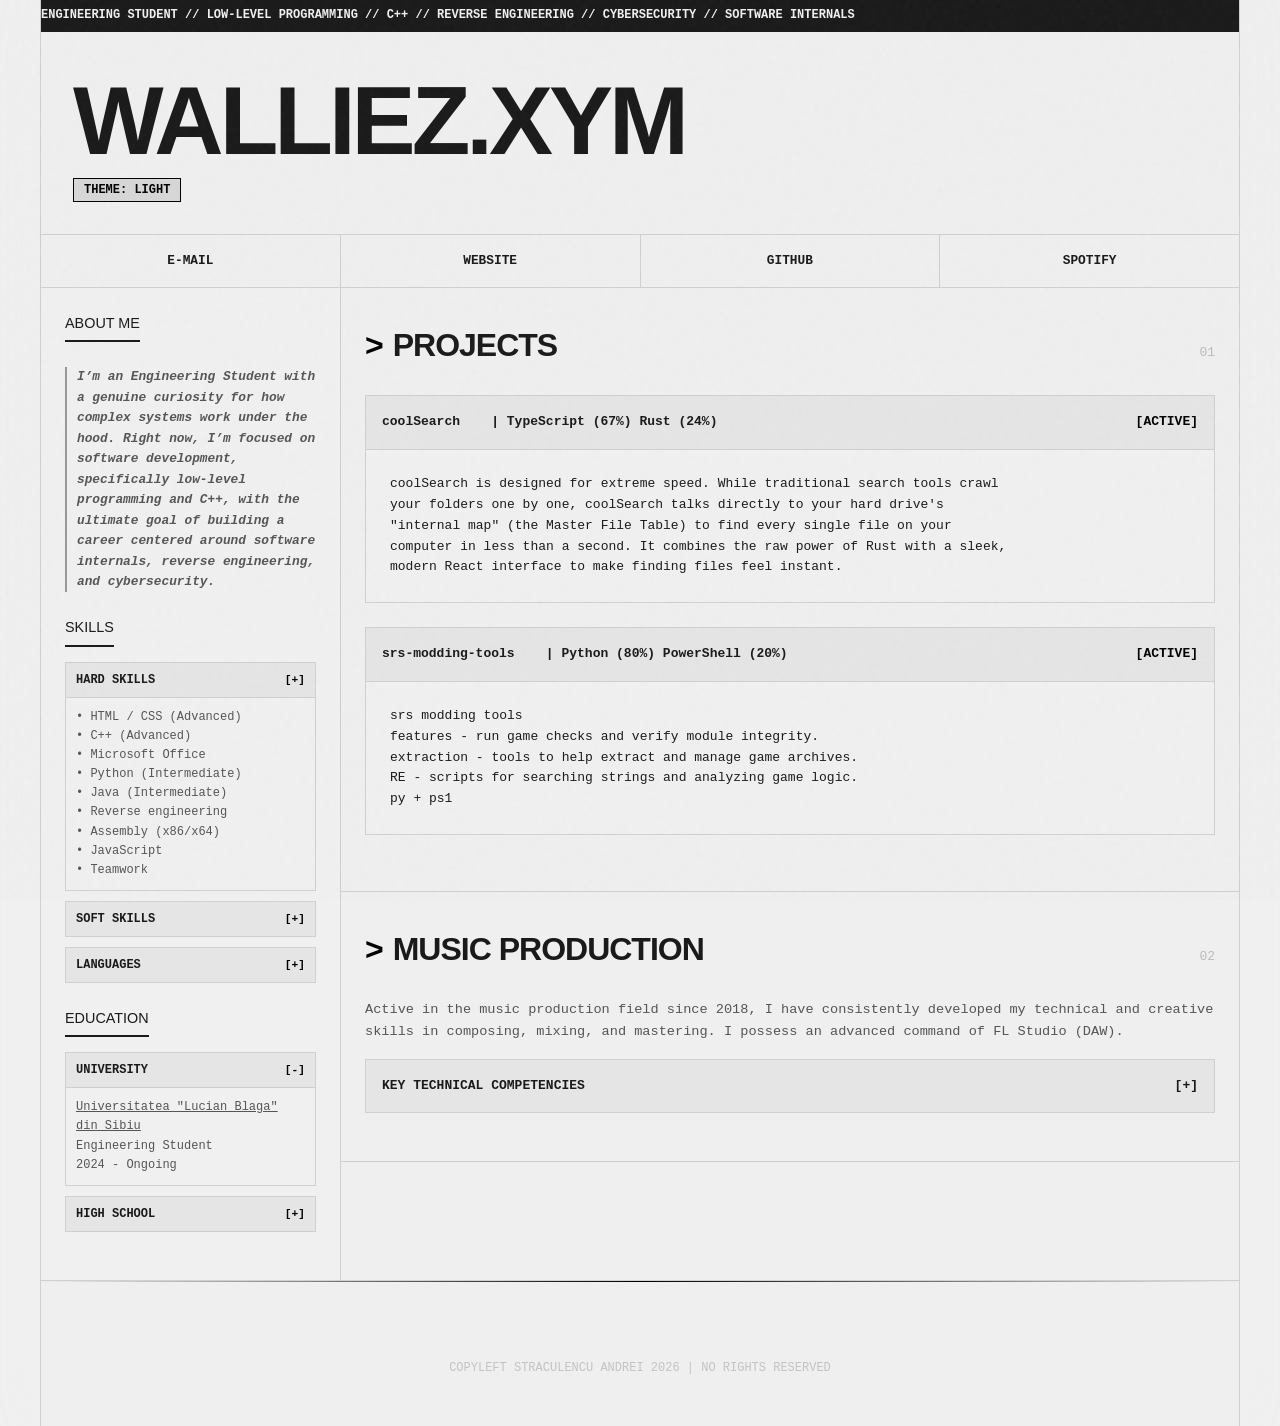
==== index.html @ c6bb53aa "feat: add languages and percentages to projects" ====
<!DOCTYPE html>
<html lang="en">

<head>
  <script>(function () { var t = localStorage.getItem('theme'); if (t) document.documentElement.setAttribute('data-theme', t); else if (window.matchMedia('(prefers-color-scheme:light)').matches) document.documentElement.setAttribute('data-theme', 'light') })()</script>
  <style>
    html {
      background: #000
    }

    [data-theme="light"] {
      background: #f0f0f0
    }
  </style>
  <link rel="stylesheet" href="./style.css">
  <meta charset="UTF-8">
  <meta name="viewport" content="width=device-width, initial-scale=1.0">
  <title>WALLIEZ.XYZ</title>
  <link rel="icon" type="image/png" href="favicon.png">
</head>

<body>
  <div class="noise"></div>
  <div class="frame">
    <div class="marquee-wrap">
      <div class="marquee-content">
        ENGINEERING STUDENT // LOW-LEVEL PROGRAMMING // C++ // REVERSE ENGINEERING // CYBERSECURITY // SOFTWARE
        INTERNALS
      </div>
    </div>

    <header class="reveal-on-scroll">
      <div>
        <h1 id="glitchText" data-text="WALLIEZ.XYZ">WALLIEZ.XYZ</h1>
        <div class="visitor-badge-wrap">
          <button id="theme-toggle" class="theme-toggle-btn" type="button" aria-label="Toggle light/dark theme">THEME:
            DARK</button>
        </div>
      </div>
    </header>

    <nav aria-label="Social and identity links" class="reveal-on-scroll">
      <a href="mailto:andrei.straculencu@yahoo.com" rel="me">E-Mail</a>
      <a href="https://x.andrei-straculencu.workers.dev/" target="_blank" rel="noopener noreferrer me">Website</a>
      <a href="https://github.com/straculencuandrei" target="_blank" rel="noopener noreferrer me">GitHub</a>
      <a href="https://open.spotify.com/artist/5lnJx9rHFKGFYTpF0TFzmK" target="_blank"
        rel="noopener noreferrer me">Spotify</a>
    </nav>

    <div class="grid-layout">
      <aside class="reveal-on-scroll">
        <div class="widget">
          <span class="widget-title">ABOUT ME</span>
          <div id="link" class="verse-link">
            <strong>
              <p class="verse-text">I’m an Engineering Student with a genuine curiosity for how complex systems work
                under the hood. Right now, I’m focused on software development, specifically low-level programming and
                C++, with the ultimate goal of building a career centered around software internals, reverse
                engineering, and cybersecurity.</p>
            </strong>
          </div>
        </div>

        <div class="widget">
          <span class="widget-title">SKILLS</span>
          <div class="crypto-item">
            <button class="crypto-header" type="button">
              <span>HARD SKILLS</span>
              <span class="crypto-toggle">[+]</span>
            </button>
            <div class="crypto-content active">
              <p style="font-size: 0.75rem; color: var(--fg-muted);">• HTML / CSS (Advanced)<br>• C++ (Advanced)<br>•
                Microsoft Office<br>• Python (Intermediate)<br>• Java (Intermediate)<br>• Reverse engineering<br>•
                Assembly (x86/x64)<br>• JavaScript<br>• Teamwork</p>
            </div>
          </div>
          <div class="crypto-item">
            <button class="crypto-header" type="button">
              <span>SOFT SKILLS</span>
              <span class="crypto-toggle">[+]</span>
            </button>
            <div class="crypto-content">
              <p style="font-size: 0.75rem; color: var(--fg-muted);">• Problem-solving<br>• Analytical skills</p>
            </div>
          </div>
          <div class="crypto-item">
            <button class="crypto-header" type="button">
              <span>LANGUAGES</span>
              <span class="crypto-toggle">[+]</span>
            </button>
            <div class="crypto-content">
              <p style="font-size: 0.75rem; color: var(--fg-muted);">• Romanian (Native)<br>• English (C1/B2)</p>
            </div>
          </div>
        </div>

        <div class="widget">
          <span class="widget-title">EDUCATION</span>
          <div class="crypto-item">
            <button class="crypto-header" type="button">
              <span>UNIVERSITY</span>
              <span class="crypto-toggle">[-]</span>
            </button>
            <div class="crypto-content active">
              <p style="font-size: 0.75rem; color: var(--fg-muted);"><a href="https://www.ulbsibiu.ro/ro/"
                  target="_blank" style="text-decoration: underline; color: inherit;">Universitatea "Lucian Blaga" din
                  Sibiu</a><br>Engineering Student<br>2024 - Ongoing</p>
            </div>
          </div>
          <div class="crypto-item">
            <button class="crypto-header" type="button">
              <span>HIGH SCHOOL</span>
              <span class="crypto-toggle">[+]</span>
            </button>
            <div class="crypto-content">
              <p style="font-size: 0.75rem; color: var(--fg-muted);">Colegiul Naţional "Nicolae Bălcescu"
                Brăila<br>Advanced Mathematics and Physics<br>2020 - 2024</p>
            </div>
          </div>
        </div>
      </aside>

      <main>
        <section id="projects" class="section-block reveal-on-scroll">
          <div class="section-head">
            <h2>PROJECTS</h2>
            <span class="section-number">01</span>
          </div>

          <a href="https://github.com/straculencuandrei/coolSearch" target="_blank" class="project-card">
            <div class="card-header">
              <span>coolSearch &nbsp;&nbsp; | TypeScript (67%) Rust (24%)</span>
              <span class="project-status">[ACTIVE]</span>
            </div>
            <div class="card-body">
              <div>
                <p class="project-desc">coolSearch is designed for extreme speed. While traditional search tools crawl
                  your folders one by one, coolSearch talks directly to your hard drive's "internal map" (the Master
                  File Table) to find every single file on your computer in less than a second. It combines the raw
                  power of Rust with a sleek, modern React interface to make finding files feel instant.</p>
              </div>
            </div>
          </a>

          <a href="https://github.com/straculencuandrei/srs-modding-tools" target="_blank" class="project-card">
            <div class="card-header">
              <span>srs-modding-tools &nbsp;&nbsp; | Python (80%) PowerShell (20%)</span>
              <span class="project-status">[ACTIVE]</span>
            </div>
            <div class="card-body">
              <div>
                <p class="project-desc">srs modding tools<br>features - run game checks and verify module integrity.<br>extraction - tools to help extract and manage game archives.<br>RE - scripts for searching strings and analyzing game logic.<br>py + ps1</p>
              </div>
            </div>
          </a>
        </section>

        <section id="music" class="section-block reveal-on-scroll">
          <div class="section-head">
            <h2>MUSIC PRODUCTION</h2>
            <span class="section-number">02</span>
          </div>
          <p style="margin-bottom: 1rem; color: var(--fg-muted); font-size: 0.85rem;">Active in the music production
            field since 2018, I have consistently developed my technical and creative skills in composing, mixing, and
            mastering. I possess an advanced command of FL Studio (DAW).</p>

          <details>
            <summary>Key Technical Competencies</summary>
            <div class="details-content">
              <p>• <b>Advanced VST Manipulation:</b> Deep understanding of signal processing, synthesis, and sound
                design using industry-standard plugins.<br>
                • <b>Mixing & Mastering:</b> Proficient in balancing frequency spectrums, dynamic range processing, and
                spatial enhancement to achieve professional-grade loudness and clarity.<br>
                • <b>Workflow Optimization:</b> Expertise in automation, MIDI routing, and creative sampling techniques
                within a digital environment.</p>
            </div>
          </details>
        </section>
      </main>
    </div>

    <footer class="reveal-on-scroll">
      <p class="footer-text">
        COPYLEFT STRACULENCU ANDREI 2026 | NO RIGHTS RESERVED
      </p>
    </footer>
  </div>
  <script src="./script.js"></script>
</body>

</html>
---- style.css ----
@import url('https://fonts.coollabs.io/css2?family=IBM+Plex+Mono:wght@400;700&display=swap');

* { margin: 0; padding: 0; box-sizing: border-box; cursor: crosshair; }

:root {
    --bg: #000000;
    --bg-hover: #0a0a0a;
    --bg-subtle: #0f0f0f;
    --fg: #e0e0e0;
    --fg-bright: #ffffff;
    --fg-muted: #bbbbbb;
    --fg-dim: #666666;
    --border: #1a1a1a;
    --border-light: #2a2a2a;
    --border-mid: #444444;
    --grid-dim: #050505;
    --frame-bg: rgba(0, 0, 0, 0.8);
    --font-mono: 'IBM Plex Mono', 'Courier New', Courier, monospace;
    --font-sans: 'Arial Black', 'Helvetica Neue', sans-serif;
    --accent: #ffffff;
    --accent-dim: rgba(255, 255, 255, 0.1);
    --glitch-color-1: #00f2ffff;
    --glitch-color-2: #ff00c3;
}

[data-theme="light"] {
    --bg: #f0f0f0;
    --bg-hover: #e0e0e0;
    --bg-subtle: #e8e8e8;
    --fg: #1a1a1a;
    --fg-bright: #000000;
    --fg-muted: #555555;
    --fg-dim: #999999;
    --border: #d0d0d0;
    --border-light: #bbbbbb;
    --border-mid: #999999;
    --grid-dim: #e5e5e5;
    --frame-bg: rgba(240, 240, 240, 0.9);
    --accent: #000000;
    --accent-dim: rgba(0, 0, 0, 0.1);
    --glitch-color-1: #0066ff;
    --glitch-color-2: #cc0066;
}

@media (prefers-color-scheme: light) {
    :root:not([data-theme="dark"]) {
        --bg: #f0f0f0;
        --bg-hover: #e0e0e0;
        --bg-subtle: #e8e8e8;
        --fg: #1a1a1a;
        --fg-bright: #000000;
        --fg-muted: #555555;
        --fg-dim: #999999;
        --border: #d0d0d0;
        --border-light: #bbbbbb;
        --border-mid: #999999;
        --grid-dim: #e5e5e5;
        --frame-bg: rgba(240, 240, 240, 0.9);
        --accent: #000000;
        --accent-dim: rgba(0, 0, 0, 0.1);
        --glitch-color-1: #0066ff;
        --glitch-color-2: #cc0066;
    }
}

html { scroll-behavior: smooth; }

body {
    background-color: var(--bg);
    color: var(--fg);
    font-family: var(--font-mono);
    overflow-x: hidden;
    font-size: 13px;
    line-height: 1.6;
    -webkit-font-smoothing: none;
    min-height: 100vh;
}

::selection { background: var(--accent); color: var(--bg); text-shadow: none; }
a { color: inherit; text-decoration: none; transition: all 0.2s ease; position: relative; display: inline-block; }

.noise {
    position: fixed; top: 0; left: 0; width: 100%; height: 100%;
    pointer-events: none; z-index: 998; opacity: 0.03;
    background: url('data:image/svg+xml;utf8,%3Csvg viewBox="0 0 200 200" xmlns="http://www.w3.org/2000/svg"%3E%3Cfilter id="noiseFilter"%3E%3CfeTurbulence type="fractalNoise" baseFrequency="0.8" numOctaves="3" stitchTiles="stitch"/%3E%3C/filter%3E%3Crect width="100%25" height="100%25" filter="url(%23noiseFilter)"/%3E%3C/svg%3E');
}

.reveal-on-scroll {
    opacity: 0;
    transform: translateY(20px);
    transition: opacity 0.6s cubic-bezier(0.165, 0.84, 0.44, 1), transform 0.6s cubic-bezier(0.165, 0.84, 0.44, 1);
}
.reveal-on-scroll.is-visible {
    opacity: 1;
    transform: translateY(0);
}

.highlightable {
    background: var(--bg-subtle);
    padding: 4px 8px;
    border: 1px dashed var(--border-mid);
    color: var(--accent);
    font-weight: bold;
    cursor: copy;
    position: relative;
    transition: all 0.2s;
    display: inline-block;
}
.highlightable:hover {
    background: var(--accent-dim);
    border-color: var(--accent);
    box-shadow: 0 0 10px var(--accent-dim);
}
.highlightable:active { transform: scale(0.98); }

.copy-feedback {
    position: absolute; top: -25px; left: 50%; transform: translateX(-50%);
    background: var(--accent); color: var(--bg); font-size: 0.7rem;
    padding: 2px 6px; opacity: 0; pointer-events: none;
    transition: opacity 0.2s; font-weight: bold; white-space: nowrap;
}
.highlightable.copied .copy-feedback { opacity: 1; }

.frame {
    max-width: 1200px; margin: 0 auto;
    border-left: 1px solid var(--border);
    border-right: 1px solid var(--border);
    min-height: 100vh; display: flex; flex-direction: column;
    position: relative; z-index: 1;
    background: var(--frame-bg);
    box-shadow: 0 0 50px var(--frame-bg);
}

.marquee-wrap {
    border-bottom: 1px solid var(--fg);
    background: var(--fg); color: var(--bg);
    overflow: hidden; white-space: nowrap;
    padding: 6px 0; font-weight: bold; font-size: 0.75rem;
    text-transform: uppercase;
    user-select: none;
    cursor: pointer;
}
.marquee-content {
    display: inline-block;
    animation: marquee 30s linear infinite;
}
.marquee-wrap:hover .marquee-content { animation-play-state: paused; }
@keyframes marquee { 0% { transform: translateX(0); } 100% { transform: translateX(-50%); } }

header {
    padding: 3rem 2rem 2rem;
    border-bottom: 1px solid var(--border);
    display: grid;
    grid-template-columns: 1fr auto;
    align-items: flex-end;
    gap: 1rem;
}
h1 {
    font-family: var(--font-sans);
    font-size: clamp(2rem, 8vw, 6rem);
    text-transform: uppercase;
    letter-spacing: -4px;
    line-height: 0.85;
    margin-bottom: 1rem;
    position: relative;
}

h1:hover {
    animation: glitch-skew 0.3s cubic-bezier(0.25, 0.46, 0.45, 0.94) both infinite;
    color: var(--fg);
}
h1:hover::before, h1:hover::after {
    content: attr(data-text);
    position: absolute; top: 0; left: 0; width: 100%; height: 100%;
}
h1:hover::before {
    left: 2px; text-shadow: -1px 0 var(--glitch-color-2); clip: rect(44px, 450px, 56px, 0);
    animation: glitch-anim 5s infinite linear alternate-reverse;
}
h1:hover::after {
    left: -2px; text-shadow: -1px 0 var(--glitch-color-1); clip: rect(44px, 450px, 56px, 0);
    animation: glitch-anim2 5s infinite linear alternate-reverse;
}

@keyframes glitch-anim {
    0% { clip: rect(16px, 9999px, 93px, 0); }
    20% { clip: rect(88px, 9999px, 12px, 0); }
    40% { clip: rect(6px, 9999px, 82px, 0); }
    60% { clip: rect(47px, 9999px, 66px, 0); }
    80% { clip: rect(2px, 9999px, 36px, 0); }
    100% { clip: rect(63px, 9999px, 5px, 0); }
}
@keyframes glitch-anim2 {
    0% { clip: rect(64px, 9999px, 12px, 0); }
    20% { clip: rect(8px, 9999px, 93px, 0); }
    40% { clip: rect(75px, 9999px, 25px, 0); }
    60% { clip: rect(31px, 9999px, 57px, 0); }
    80% { clip: rect(92px, 9999px, 6px, 0); }
    100% { clip: rect(15px, 9999px, 71px, 0); }
}

nav { border-bottom: 1px solid var(--border); display: flex; flex-wrap: wrap; }
nav a {
    flex: 1; text-align: center; padding: 1rem;
    border-right: 1px solid var(--border);
    text-transform: uppercase; font-weight: bold; font-size: 0.8rem; min-width: 100px;
    overflow: hidden;
}
nav a:last-child { border-right: none; }

nav a::before {
    content: ''; position: absolute; top: 0; left: 0; width: 100%; height: 100%;
    background: var(--fg);
    transform: translateY(100%);
    transition: transform 0.2s cubic-bezier(0.4, 0, 0.2, 1);
    z-index: -1;
}
nav a:hover { color: var(--bg); }
nav a:hover::before { transform: translateY(0); }

.grid-layout { display: grid; grid-template-columns: 300px 1fr; }


aside { border-right: 1px solid var(--border); padding: 1.5rem; background: var(--bg); }
.widget { margin-bottom: 1.5rem; }
.widget-title {
    font-family: var(--font-sans); font-size: 0.9rem;
    border-bottom: 2px solid var(--fg); padding-bottom: 5px;
    margin-bottom: 15px; display: inline-block;
}

.server-item { margin-bottom: 5px; border: 1px solid var(--border); padding: 5px 7px; font-size: 0.68rem; font-family: var(--font-mono); }
.server-item:last-child { margin-bottom: 0; }
.server-row1 { display: flex; align-items: center; gap: 5px; margin-bottom: 3px; }
.server-row2 { display: flex; gap: 7px; color: var(--fg-dim); }
.server-row2 b { color: var(--fg); }
.server-dot { width: 6px; height: 6px; border-radius: 50%; display: inline-block; flex-shrink: 0; }
.server-dot.up { background: #4caf50; }
.server-dot.down { background: #f44336; }
.server-name { font-weight: bold; flex: 1; }
.server-up { color: var(--fg-dim); margin-left: auto; }

.webring-sidebar a { margin-right: 5px; }
.webring-sidebar a:hover { background-color: var(--fg); color: var(--bg); box-shadow: 4px 4px 0 var(--accent); }

.crypto-item {
    background: var(--bg);
    border: 1px solid var(--border);
    margin-bottom: 10px;
    transition: border-color 0.2s;
}
.crypto-item:hover { border-color: var(--border-light); }

.crypto-header {
    padding: 10px;
    cursor: pointer;
    display: flex;
    justify-content: space-between;
    align-items: center;
    font-weight: bold;
    font-size: 0.75rem;
    background: var(--grid-dim);
    border: none;
    color: var(--fg);
    width: 100%;
    font-family: var(--font-mono);
    appearance: none;
}
.crypto-header:hover { background: var(--bg-hover); }

.crypto-toggle {
    color: var(--accent);
    font-size: 0.7rem;
}

.crypto-content {
    display: none;
    padding: 10px;
    border-top: 1px solid var(--border);
}

.crypto-content.active {
    display: block;
    animation: slideDown 0.2s ease-out;
}

.crypto-actions {
    display: flex;
    gap: 5px;
    margin-top: 8px;
}

.crypto-btn {
    flex: 1;
    padding: 6px;
    background: var(--bg-hover);
    border: 1px solid var(--border);
    color: var(--accent);
    font-size: 0.65rem;
    cursor: pointer;
    font-family: var(--font-mono);
    transition: all 0.2s;
    text-align: center;
}
.crypto-btn:hover {
    background: var(--accent-dim);
    border-color: var(--accent);
}

.crypto-address-display {
    font-size: 0.65rem;
    word-break: break-all;
    padding: 6px;
    background: var(--bg);
    border: 1px solid var(--border);
    color: var(--fg-muted);
    line-height: 1.4;
}

.qr-container {
    margin-top: 10px;
    text-align: center;
    display: none;
    width: 100%;
    min-width: 0;
}
.qr-container.active {
    display: flex;
    flex-direction: column;
    align-items: center;
}
.qr-container canvas,
.qr-container img {
    max-width: 100%;
    width: 100%;
    height: auto !important;
    border: 2px solid var(--border);
}

main { padding: 0; }
.section-block { padding: 2rem 1.5rem; border-bottom: 1px solid var(--border); }
.section-head { display: flex; justify-content: space-between; align-items: baseline; margin-bottom: 1.5rem; }
h2 {
    font-family: var(--font-sans); font-size: 2rem;
    text-transform: uppercase; letter-spacing: -1px;
    display: flex; align-items: center; gap: 10px;
}
h2::before { content: '>' / ''; color: var(--accent); animation: blink 1s infinite; }
@keyframes blink { 50% { opacity: 0; } }

.project-card {
    display: block;
    border: 1px solid var(--border);
    margin-bottom: 1.5rem;
    position: relative;
    background: var(--bg);
    transition: transform 0.3s ease, border-color 0.3s ease;
    overflow: hidden;
}

.project-card::before {
    content: ''; position: absolute; top: 0; left: 0; width: 4px; height: 0;
    background: var(--accent); transition: height 0.3s ease;
}
.project-card:hover::before { height: 100%; }

.project-card:hover {
    border-color: var(--fg);
    transform: translateX(5px);
    box-shadow: -5px 5px 0 var(--accent-dim);
}

.card-header {
    padding: 1rem; border-bottom: 1px solid var(--border);
    display: flex; justify-content: space-between; font-weight: bold;
    background: var(--grid-dim);
    transition: background 0.3s;
}
.project-card:hover .card-header { background: var(--bg-hover); color: var(--accent); }

.card-body { padding: 1.5rem; display: grid; grid-template-columns: 1fr 150px; gap: 2rem; }

details {
    margin-bottom: 1rem;
    border: 1px solid var(--border);
    background: var(--bg);
    overflow: hidden;
    transition: border-color 0.3s;
}
details:hover { border-color: var(--border-light); }

summary {
    padding: 1rem; cursor: pointer; font-weight: bold;
    text-transform: uppercase; list-style: none; position: relative;
    transition: background 0.2s;
    background: var(--grid-dim);
}
summary:hover { background: var(--bg-hover); color: var(--accent); }
summary::after { content: '[+]'; position: absolute; right: 1rem; font-family: var(--font-mono); }
details[open] summary::after { content: '[-]'; color: var(--accent); }

details[open] summary { border-bottom: 1px solid var(--border); background: var(--bg-hover); }

details[open] .details-content {
    animation: slideDown 0.3s ease-out forwards;
}
@keyframes slideDown {
    from { opacity: 0; transform: translateY(-10px); }
    to { opacity: 1; transform: translateY(0); }
}

.details-content { padding: 1.5rem; font-size: 0.9rem; color: var(--fg-muted); }
.details-content a { text-decoration: underline; text-underline-offset: 4px; color: var(--fg-bright); }
.details-content a:hover { color: var(--accent); text-decoration-style: wavy; }

ul.resource-list { list-style: none; padding-left: 0; }
ul.resource-list li {
    margin-bottom: 10px; padding-left: 20px; position: relative;
    transition: transform 0.2s;
}
ul.resource-list li::before {
    content: '□'; position: absolute; left: 0; color: var(--border-light); font-size: 0.8em; top: 2px;
}
ul.resource-list li:hover::before { content: '■'; color: var(--accent); }
ul.resource-list li:hover { transform: translateX(5px); color: var(--fg-bright); }
ul.resource-list a { font-weight: bold; border-bottom: 1px solid transparent; }
ul.resource-list a:hover { border-bottom-color: var(--accent); }

.badge-grid { display: flex; flex-wrap: wrap; gap: 10px; margin-top: 20px; justify-content: center; }
.badge-grid a { display: block; transition: transform 0.3s cubic-bezier(0.175, 0.885, 0.32, 1.275); }
.badge-grid img { opacity: 0.7; display: block; border: 1px solid transparent; image-rendering: pixelated; }

.badge-grid a:hover {
    transform: translateY(-5px) scale(1.05);
    z-index: 10;
}
.badge-grid a:hover img { opacity: 1; border-color: var(--accent); box-shadow: 0 5px 15px var(--accent-dim); }

footer { padding: 3rem 2rem; text-align: center; border-top: 1px solid var(--border); font-size: 0.75rem; color: var(--fg-dim); position: relative; overflow: hidden; }
footer::before {
    content: ''; position: absolute; top: 0; left: 0; width: 100%; height: 1px;
    background: linear-gradient(90deg, transparent, var(--accent), transparent);
    animation: scanLineFooter 4s linear infinite;
}
@keyframes scanLineFooter { 0% { transform: translateX(-100%); } 100% { transform: translateX(100%); } }

select {
    background: var(--bg); color: var(--fg); border: 1px solid var(--border-mid);
    padding: 8px; font-family: inherit; width: 100%; cursor: pointer;
    transition: box-shadow 0.2s;
}
select:focus { outline: none; border-color: var(--accent); box-shadow: 0 0 10px var(--accent-dim); }

/* Now Playing Widget */
#now-playing {
    display: flex;
    flex-direction: column;
    gap: 2px;
}

.player-art-container {
    position: relative;
    width: 100%;
    max-width: 300px;
    margin-bottom: 8px;
    overflow: visible;
}

.player-art {
    display: block;
    width: 100%;
    object-fit: cover;
    transition: opacity 0.6s ease;
}

.player-art-old {
    position: absolute;
    top: 0;
    left: 0;
    width: 100%;
    height: 100%;
    object-fit: cover;
    pointer-events: none;
    transition: opacity 0.6s ease;
}

.player-track,
.player-artist,
.player-album,
.player-time {
    display: block;
    opacity: 0;
    transform: translateX(-10px);
    transition: opacity 0.35s ease, transform 0.35s ease, color 0.3s ease;
}

.player-track {
    font-weight: bold;
    font-size: 0.9rem;
    color: var(--fg-bright);
}

.player-artist {
    font-size: 0.8rem;
}

.player-album {
    font-size: 0.75rem;
    color: var(--fg-dim);
}

.player-time {
    font-size: 0.75rem;
    color: var(--fg-dim);
}

.player-track.fade-in,
.player-artist.fade-in,
.player-album.fade-in,
.player-time.fade-in {
    opacity: 1;
    transform: translateX(0);
}

.player-track.fade-out,
.player-artist.fade-out,
.player-album.fade-out,
.player-time.fade-out {
    opacity: 0;
    transform: translateX(10px);
}

.player-bottom {
    display: flex;
    align-items: center;
    gap: 0.5rem;
    margin-top: 2px;
}

.play-btn {
    cursor: pointer;
    display: none;
    opacity: 0;
    font-family: var(--font-mono);
    font-size: 0.7rem;
    background: none;
    border: none;
    color: var(--fg-dim);
    padding: 0;
    transition: opacity 0.4s cubic-bezier(0.4, 0, 0.2, 1) 0.2s,
                color 0.2s ease;
}

.play-btn.visible {
    display: inline-block;
    opacity: 1;
}

.play-btn:hover {
    color: var(--accent);
}

.skeleton .player-track { width: 80%; height: 1em; margin-bottom: 6px; }
.skeleton .player-artist { width: 60%; height: 0.9em; margin-bottom: 6px; }
.skeleton .player-album { width: 40%; height: 0.8em; }
.skeleton .play-btn { display: none !important; }

@keyframes shimmer {
    0% { background-position: 200% 0; }
    100% { background-position: -200% 0; }
}

/* Smooth metadata crossfade */
@keyframes fadeOut {
    from {
        opacity: 1;
        transform: translateX(0);
    }
    to {
        opacity: 0;
        transform: translateX(10px);
    }
}

@keyframes fadeIn {
    from {
        opacity: 0;
        transform: translateX(-10px);
    }
    to {
        opacity: 1;
        transform: translateX(0);
    }
}

.chatbox-container {
    margin-top: 10px;
}

.chat-messages {
    max-height: 180px;
    overflow-y: auto;
    border: 1px solid var(--border);
    background: var(--bg);
    padding: 8px;
    margin-bottom: 8px;
    font-size: 0.7rem;
}

.chat-messages::-webkit-scrollbar {
    width: 4px;
}

.chat-messages::-webkit-scrollbar-track {
    background: var(--bg);
}

.chat-messages::-webkit-scrollbar-thumb {
    background: var(--border-light);
    border-radius: 0;
}

.chat-messages::-webkit-scrollbar-thumb:hover {
    background: var(--accent);
}

.chat-message {
    margin-bottom: 8px;
    padding-bottom: 8px;
    border-bottom: 1px solid var(--border);
    animation: slideDown 0.3s ease-out;
}

.chat-message:last-child {
    border-bottom: none;
    margin-bottom: 0;
    padding-bottom: 0;
}

.chat-header {
    display: flex;
    align-items: center;
    gap: 6px;
    margin-bottom: 4px;
}

.chat-avatar {
    width: 16px;
    height: 16px;
    border: 1px solid var(--border);
    image-rendering: pixelated;
    flex-shrink: 0;
}

.chat-name {
    font-weight: bold;
    color: var(--accent);
    font-size: 0.65rem;
}

.chat-time {
    font-size: 0.6rem;
    color: var(--fg-dim);
    margin-left: auto;
    flex-shrink: 0;
}

.chat-text {
    color: var(--fg-muted);
    line-height: 1.3;
    word-wrap: break-word;
    font-size: 0.65rem;
}

.chat-contact {
    margin-top: 3px;
    font-size: 0.6rem;
}

.chat-contact a {
    color: var(--fg-dim);
    text-decoration: underline;
    text-underline-offset: 2px;
}

.chat-contact a:hover {
    color: var(--accent);
}

.chat-form {
    display: flex;
    flex-direction: column;
    gap: 6px;
}

.chat-form input,
.chat-form textarea {
    background: var(--bg);
    border: 1px solid var(--border);
    color: var(--fg);
    padding: 6px;
    font-family: var(--font-mono);
    font-size: 0.65rem;
    transition: border-color 0.2s;
}

.chat-form input:focus,
.chat-form textarea:focus {
    outline: none;
    border-color: var(--accent);
    box-shadow: 0 0 10px var(--accent-dim);
}

.chat-form textarea {
    resize: vertical;
    min-height: 40px;
    max-height: 100px;
    line-height: 1.3;
}

.chat-form button {
    width: 100%;
    padding: 6px;
    font-size: 0.65rem;
}

.chat-loading {
    text-align: center;
    color: var(--fg-dim);
    padding: 15px;
    font-size: 0.65rem;
}

.chat-error {
    color: #ff4444;
    padding: 8px;
    border: 1px solid #ff4444;
    background: rgba(255, 68, 68, 0.1);
    font-size: 0.65rem;
    margin-bottom: 8px;
}

.chat-empty {
    text-align: center;
    color: var(--fg-dim);
    padding: 15px;
    font-size: 0.65rem;
    font-style: italic;
}

/* Focus indicators */
:focus-visible {
    outline: 2px solid var(--accent);
    outline-offset: 2px;
}
select:focus-visible {
    outline: 2px solid var(--accent);
    outline-offset: 0;
}

/* Utility classes */
.visitor-badge-wrap {
    display: flex;
    gap: 10px;
    flex-wrap: wrap;
    align-items: center;
}

.visitor-badge {
    border: 1px solid var(--accent);
    padding: 4px 10px;
    font-size: 0.75rem;
    font-weight: bold;
    background: var(--accent-dim);
}

.loading-blink {
    animation: blink 0.5s infinite alternate;
}

.verse-link {
    display: block;
    margin-top: 10px;
}

.verse-text {
    font-size: 0.8rem;
    font-style: italic;
    margin-bottom: 5px;
    color: var(--fg-muted);
    border-left: 2px solid var(--border-mid);
    padding-left: 10px;
}

.verse-ref {
    font-size: 0.7rem;
    text-align: right;
    font-weight: bold;
    color: var(--accent);
}

.section-number {
    color: var(--border-light);
}

.project-status {
    color: var(--accent);
}

.dropdown-label {
    color: var(--fg-dim);
    font-size: 0.8rem;
}

.footer-text {
    margin-top: 30px;
    font-family: var(--font-mono);
    opacity: 0.5;
}

.theme-toggle-btn {
    cursor: pointer;
    font-family: var(--font-mono);
    font-size: 0.75rem;
    font-weight: bold;
    background: var(--accent-dim);
    border: 1px solid var(--accent);
    color: var(--accent);
    padding: 4px 10px;
    transition: background 0.2s, color 0.2s;
    text-transform: uppercase;
}
.theme-toggle-btn:hover {
    background: var(--accent);
    color: var(--bg);
}

/* Music History - Recent Scrobbles */

.mh-more-link {
    display: inline-block;
    font-style: italic;
    font-size: 0.85em;
    font-weight: bold;
    color: var(--fg);
    text-decoration: none;
    margin-left: 0.5em;
    letter-spacing: 0.5px;
    transition: color 0.2s, transform 0.15s ease-out;
    transform-style: preserve-3d;
    will-change: transform;
}
.mh-more-link, .mh-more-link:hover, .mh-more-link:visited {
    text-decoration: none;
}
.mh-more-link:hover {
    color: var(--accent);
}

.mh-panel {
    min-height: 80vh;
}

.mh-header {
    display: flex;
    justify-content: space-between;
    align-items: center;
    padding: 0.75rem 1.5rem;
    border-bottom: 1px solid var(--border);
}

.mh-title {
    font-family: var(--font-mono);
    font-size: 0.75rem;
    font-weight: bold;
    color: var(--fg-dim);
    text-transform: uppercase;
    letter-spacing: 1px;
}

.mh-header-right {
    display: flex;
    align-items: center;
    gap: 1rem;
}

.mh-pagination {
    display: flex;
    align-items: center;
    gap: 0.75rem;
}

.mh-close-btn {
    background: none;
    border: 1px solid var(--border);
    color: var(--fg-dim);
    font-size: 1.1rem;
    width: 28px;
    height: 28px;
    cursor: pointer;
    display: flex;
    align-items: center;
    justify-content: center;
    line-height: 1;
    transition: background 0.2s, color 0.2s, border-color 0.2s;
}
.mh-close-btn:hover {
    background: var(--fg);
    color: var(--bg);
    border-color: var(--fg);
}

.mh-page-btn {
    background: none;
    border: 1px solid var(--border);
    color: var(--fg-dim);
    font-family: var(--font-mono);
    font-size: 0.75rem;
    width: 32px;
    height: 28px;
    cursor: pointer;
    transition: background 0.2s, color 0.2s, border-color 0.2s;
    display: flex;
    align-items: center;
    justify-content: center;
}
.mh-page-btn:hover:not(:disabled) {
    background: var(--fg);
    color: var(--bg);
    border-color: var(--fg);
}
.mh-page-btn:disabled {
    opacity: 0.3;
    cursor: default;
}

.mh-page-info {
    font-family: var(--font-mono);
    font-size: 0.65rem;
    color: var(--fg-dim);
    white-space: nowrap;
}

.music-loading {
    padding: 3rem;
    text-align: center;
    font-size: 0.8rem;
    color: var(--fg-dim);
}

.music-list .track-row {
    display: grid;
    grid-template-columns: 50px 1fr auto;
    gap: 1rem;
    padding: 0.75rem 1.5rem;
    border-bottom: 1px solid var(--border);
    align-items: center;
    transition: background 0.2s;
    animation: trackFadeIn 0.3s ease-out both;
}
.music-list .track-row:hover {
    background: var(--bg-hover);
}

.track-art img,
.track-art-empty {
    width: 50px;
    height: 50px;
    border: 1px solid var(--border);
    display: block;
    object-fit: cover;
}
.track-art-empty {
    background: var(--grid-dim, #1a1a1a);
}

.track-info {
    display: flex;
    flex-direction: column;
    gap: 2px;
    min-width: 0;
}

.track-name {
    font-weight: bold;
    font-size: 0.8rem;
    color: var(--fg-bright);
    white-space: nowrap;
    overflow: hidden;
    text-overflow: ellipsis;
}
.track-name:hover {
    color: var(--accent);
    text-decoration: underline;
    text-underline-offset: 3px;
}

.track-artist {
    font-size: 0.7rem;
    color: var(--fg-muted);
}
.track-artist:hover {
    color: var(--accent);
}

.track-album {
    font-size: 0.65rem;
    color: var(--fg-dim);
}
.track-album:hover {
    color: var(--fg-muted);
}

.track-meta {
    text-align: right;
    flex-shrink: 0;
    display: flex;
    flex-direction: column;
    align-items: flex-end;
    gap: 4px;
}

.track-time {
    font-size: 0.65rem;
    color: var(--fg-dim);
}

.now-badge {
    font-size: 0.6rem;
    font-weight: bold;
    color: var(--bg);
    background: var(--accent);
    padding: 1px 6px;
    letter-spacing: 0.5px;
}

.now-playing {
    background: var(--accent-dim);
}

.mh-play-btn {
    background: var(--bg);
    border: 1px solid var(--border);
    color: var(--fg-dim);
    font-size: 0.7rem;
    width: 28px;
    height: 28px;
    cursor: pointer;
    font-family: var(--font-mono);
    transition: background 0.2s, color 0.2s, border-color 0.2s;
    display: flex;
    align-items: center;
    justify-content: center;
    flex-shrink: 0;
}
.mh-play-btn:hover {
    background: var(--accent-dim);
    border-color: var(--accent);
    color: var(--accent);
}
.mh-play-btn.mh-playing {
    background: var(--accent);
    color: var(--bg);
    border-color: var(--accent);
}

@keyframes trackFadeIn {
    from { opacity: 0; transform: translateY(8px); }
    to { opacity: 1; transform: translateY(0); }
}

.mh-new-row {
    animation: mhSlideIn 0.4s cubic-bezier(0.22, 1, 0.36, 1) both;
}
@keyframes mhSlideIn {
    from { opacity: 0; transform: translateY(-100%); max-height: 0; }
    to { opacity: 1; transform: translateY(0); max-height: 200px; }
}

.mh-shifting .track-row:not(.mh-new-row) {
    transition: transform 0.4s cubic-bezier(0.22, 1, 0.36, 1);
}

/* Mobile - Keep everything, just shrink it down */
@media(max-width: 900px) {
    body {
        font-size: 11px;
    }

    .grid-layout {
        grid-template-columns: 200px 1fr;
    }

    aside {
        padding: 1rem;
    }

    .widget {
        margin-bottom: 1rem;
    }

    .widget-title {
        font-size: 0.75rem;
        margin-bottom: 10px;
    }

    header {
        padding: 1.5rem 1rem 1rem;
    }

    h1 {
        letter-spacing: -2px;
    }

    h2 {
        font-size: 1.5rem;
    }

    .section-block {
        padding: 1.5rem 1rem;
    }

    .section-head {
        margin-bottom: 1rem;
    }

    .project-card {
        margin-bottom: 1rem;
    }

    .card-header,
    summary {
        padding: 0.75rem;
        font-size: 0.7rem;
    }

    .card-body {
        padding: 1rem;
        grid-template-columns: 1fr;
    }

    .details-content {
        padding: 1rem;
        font-size: 0.8rem;
    }

    nav a {
        padding: 0.75rem 0.5rem;
        font-size: 0.65rem;
        min-width: 60px;
    }

    footer {
        padding: 2rem 1rem;
    }

    .marquee-wrap {
        font-size: 0.65rem;
        padding: 4px 0;
    }

    .mh-more-link {
        display: none;
    }
}

@media(max-width: 600px) {
    body {
        font-size: 10px;
    }

    .grid-layout {
        grid-template-columns: 150px 1fr;
    }

    aside {
        padding: 0.75rem;
    }

    .widget {
        margin-bottom: 0.75rem;
    }

    .widget-title {
        font-size: 0.7rem;
        margin-bottom: 8px;
    }

    header {
        padding: 1rem 0.75rem 0.75rem;
    }

    h2 {
        font-size: 1.25rem;
    }

    .section-block {
        padding: 1rem 0.75rem;
    }

    .card-header,
    summary {
        padding: 0.5rem;
    }

    .card-body {
        padding: 0.75rem;
    }

    .details-content {
        padding: 0.75rem;
    }

    nav a {
        padding: 0.5rem 0.25rem;
        font-size: 0.6rem;
        min-width: 50px;
    }

    footer {
        padding: 1.5rem 0.75rem;
    }

    .mh-header {
        padding: 0.6rem 0.75rem;
    }
    .music-list .track-row {
        grid-template-columns: 40px 1fr auto;
        gap: 0.75rem;
        padding: 0.6rem 0.75rem;
    }
    .track-art img,
    .track-art-empty {
        width: 40px;
        height: 40px;
    }
}

@media (prefers-reduced-motion: reduce) {
    *, *::before, *::after {
        animation-duration: 0.01ms !important;
        animation-iteration-count: 1 !important;
        transition-duration: 0.01ms !important;
    }
    .marquee-content {
        animation: none;
    }
    .reveal-on-scroll {
        opacity: 1;
        transform: none;
    }
}
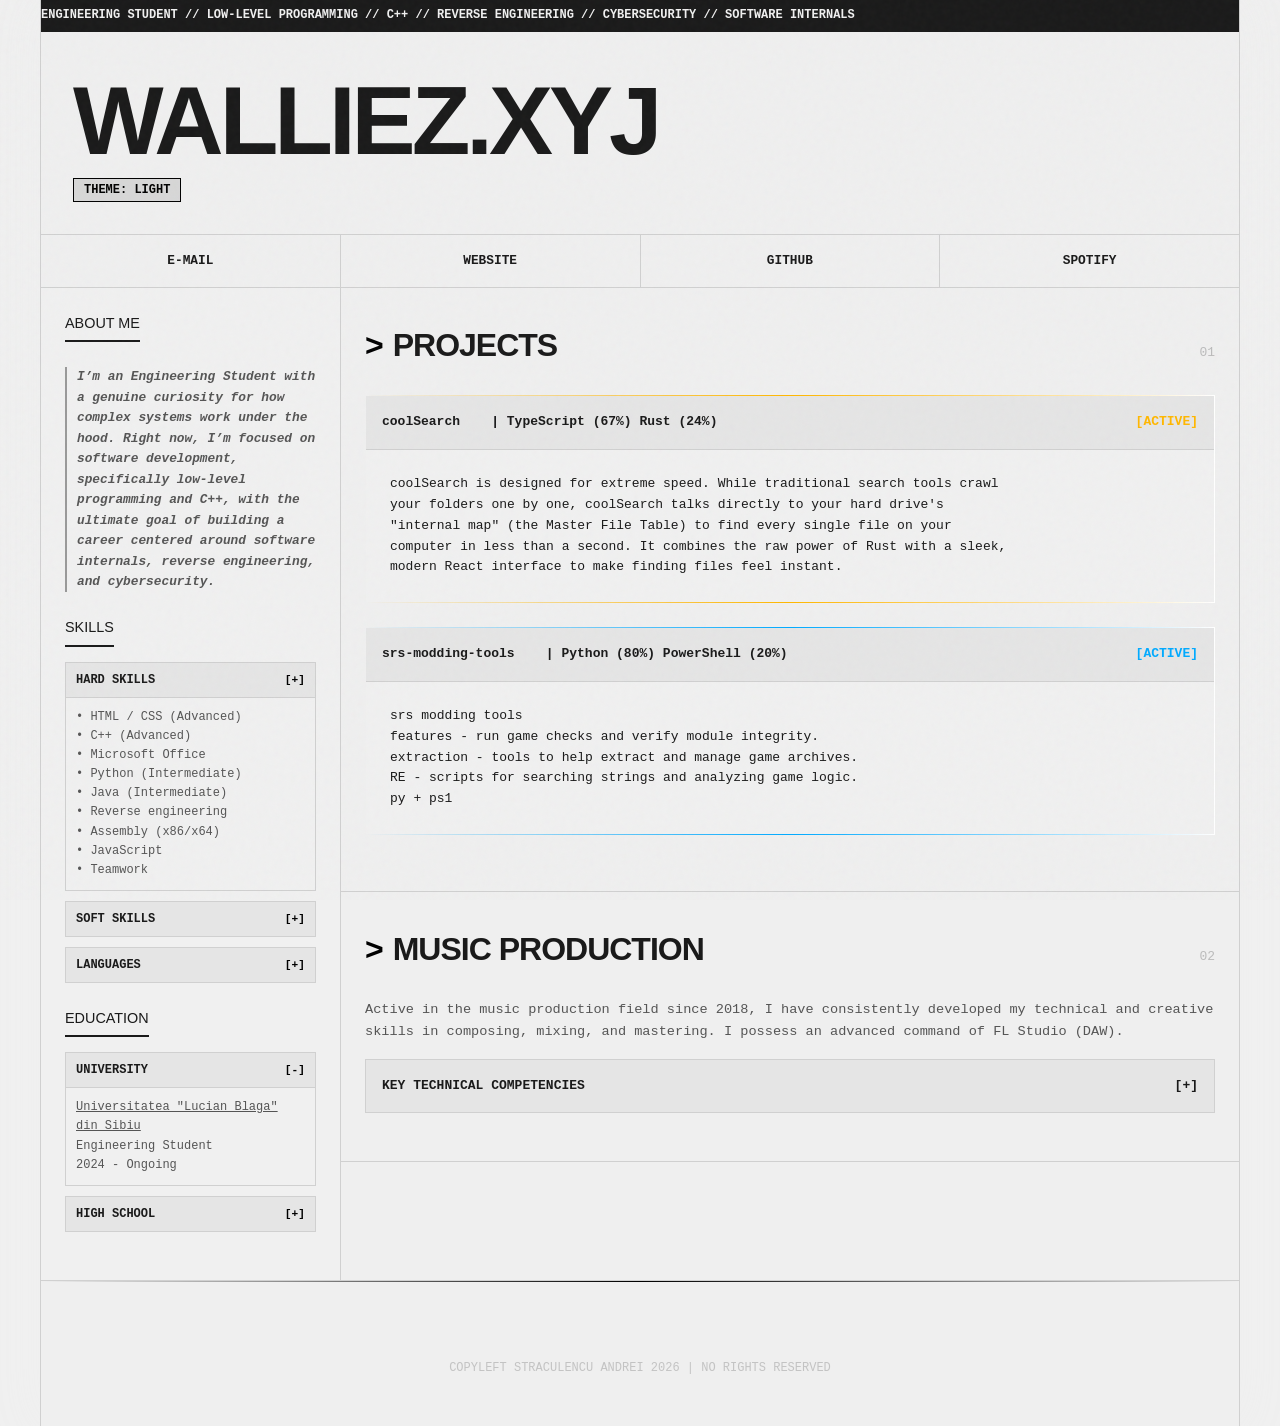
==== commit b7693800: "feat: add animated custom colored outlines (gold and blue) to project cards" ====
--- a/index.html
+++ b/index.html
@@ -127,7 +127,7 @@
             <span class="section-number">01</span>
           </div>
 
-          <a href="https://github.com/straculencuandrei/coolSearch" target="_blank" class="project-card">
+          <a href="https://github.com/straculencuandrei/coolSearch" target="_blank" class="project-card cool-search">
             <div class="card-header">
               <span>coolSearch &nbsp;&nbsp; | TypeScript (67%) Rust (24%)</span>
               <span class="project-status">[ACTIVE]</span>
@@ -142,7 +142,7 @@
             </div>
           </a>
 
-          <a href="https://github.com/straculencuandrei/srs-modding-tools" target="_blank" class="project-card">
+          <a href="https://github.com/straculencuandrei/srs-modding-tools" target="_blank" class="project-card srs-modding">
             <div class="card-header">
               <span>srs-modding-tools &nbsp;&nbsp; | Python (80%) PowerShell (20%)</span>
               <span class="project-status">[ACTIVE]</span>
--- a/style.css
+++ b/style.css
@@ -354,20 +354,22 @@
     margin-bottom: 1.5rem;
     position: relative;
     background: var(--bg);
-    transition: transform 0.3s ease, border-color 0.3s ease;
+    transition: transform 0.3s ease, border-color 0.3s ease, background 0.3s ease, box-shadow 0.3s ease;
     overflow: hidden;
 }
 
 .project-card::before {
     content: ''; position: absolute; top: 0; left: 0; width: 4px; height: 0;
-    background: var(--accent); transition: height 0.3s ease;
+    background: var(--card-accent, var(--accent)); transition: height 0.3s ease;
+    z-index: 10;
 }
 .project-card:hover::before { height: 100%; }
 
 .project-card:hover {
-    border-color: var(--fg);
+    background: var(--bg) !important;
+    border-color: var(--card-accent, var(--fg));
     transform: translateX(5px);
-    box-shadow: -5px 5px 0 var(--accent-dim);
+    box-shadow: -5px 5px 0 var(--card-accent-dim, var(--accent-dim));
 }
 
 .card-header {
@@ -376,7 +378,41 @@
     background: var(--grid-dim);
     transition: background 0.3s;
 }
-.project-card:hover .card-header { background: var(--bg-hover); color: var(--accent); }
+.project-card:hover .card-header { background: var(--bg-hover); color: var(--card-accent, var(--accent)); }
+
+/* Custom Project Outlines with Scanline Shine */
+.project-card.cool-search {
+    --card-accent: #ffb700;
+    --card-accent-dim: rgba(255, 183, 0, 0.15);
+    --card-accent-bright: #ffffff;
+    border: 1px solid transparent;
+    background: linear-gradient(var(--bg), var(--bg)) padding-box,
+                linear-gradient(90deg, transparent, #ffb700, #ffffff, #ffb700, transparent) border-box;
+    background-size: 100% 100%, 200% 100%;
+    background-position: 0% 0%, 0% 0%;
+    animation: borderShine 4s linear infinite;
+}
+
+.project-card.srs-modding {
+    --card-accent: #00aaff;
+    --card-accent-dim: rgba(0, 170, 255, 0.15);
+    --card-accent-bright: #ffffff;
+    border: 1px solid transparent;
+    background: linear-gradient(var(--bg), var(--bg)) padding-box,
+                linear-gradient(90deg, transparent, #00aaff, #ffffff, #00aaff, transparent) border-box;
+    background-size: 100% 100%, 200% 100%;
+    background-position: 0% 0%, 0% 0%;
+    animation: borderShine 4s linear infinite;
+}
+
+@keyframes borderShine {
+    0% {
+        background-position: 0% 0%, 0% 0%;
+    }
+    100% {
+        background-position: 0% 0%, -200% 0%;
+    }
+}
 
 .card-body { padding: 1.5rem; display: grid; grid-template-columns: 1fr 150px; gap: 2rem; }
 
@@ -804,7 +840,7 @@
 }
 
 .project-status {
-    color: var(--accent);
+    color: var(--card-accent, var(--accent));
 }
 
 .dropdown-label {
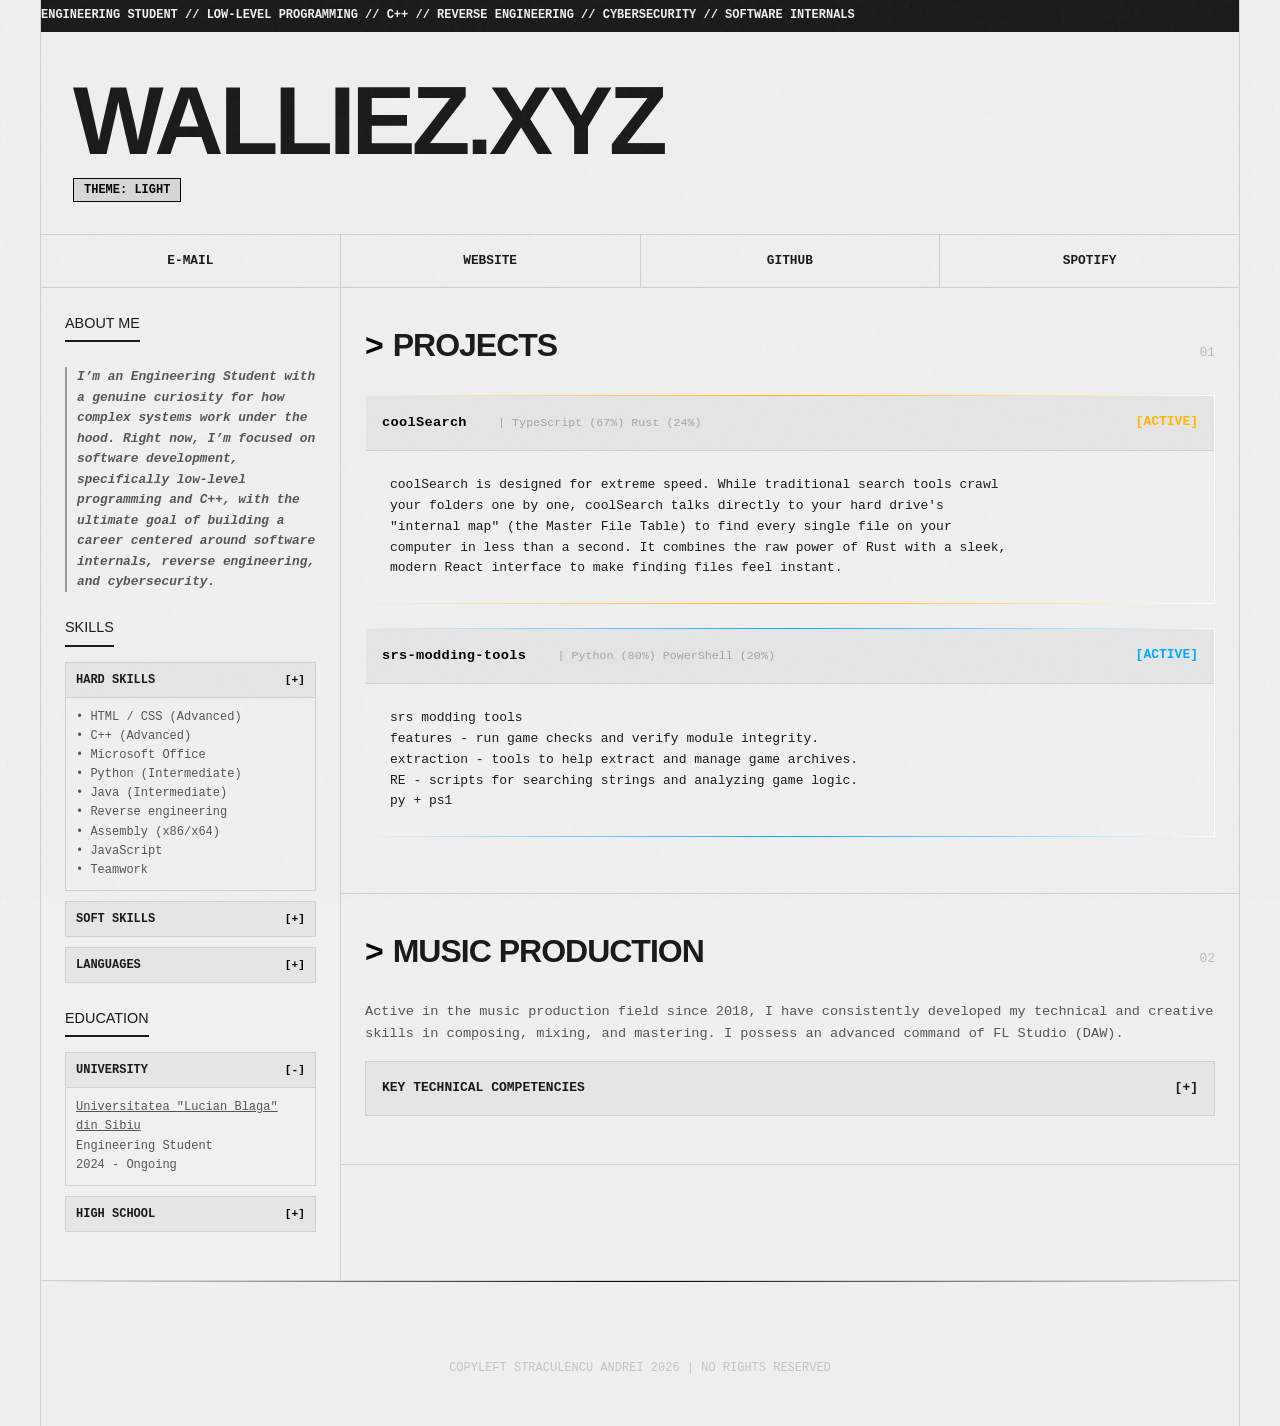
==== commit e9260a23: "style: make project titles bolder and more prominent in card headers" ====
--- a/index.html
+++ b/index.html
@@ -129,7 +129,7 @@
 
           <a href="https://github.com/straculencuandrei/coolSearch" target="_blank" class="project-card cool-search">
             <div class="card-header">
-              <span>coolSearch &nbsp;&nbsp; | TypeScript (67%) Rust (24%)</span>
+              <span><span class="project-title">coolSearch</span> &nbsp;&nbsp; <span class="project-lang">| TypeScript (67%) Rust (24%)</span></span>
               <span class="project-status">[ACTIVE]</span>
             </div>
             <div class="card-body">
@@ -144,7 +144,7 @@
 
           <a href="https://github.com/straculencuandrei/srs-modding-tools" target="_blank" class="project-card srs-modding">
             <div class="card-header">
-              <span>srs-modding-tools &nbsp;&nbsp; | Python (80%) PowerShell (20%)</span>
+              <span><span class="project-title">srs-modding-tools</span> &nbsp;&nbsp; <span class="project-lang">| Python (80%) PowerShell (20%)</span></span>
               <span class="project-status">[ACTIVE]</span>
             </div>
             <div class="card-body">
--- a/style.css
+++ b/style.css
@@ -414,6 +414,25 @@
     }
 }
 
+.project-title {
+    font-weight: 700;
+    color: var(--fg-bright);
+    font-size: 1.05em;
+    letter-spacing: 0.3px;
+    transition: color 0.3s ease;
+}
+
+.project-card:hover .project-title {
+    color: var(--card-accent, var(--accent));
+}
+
+.project-lang {
+    font-weight: 400;
+    color: var(--fg-dim);
+    font-size: 0.9em;
+    opacity: 0.85;
+}
+
 .card-body { padding: 1.5rem; display: grid; grid-template-columns: 1fr 150px; gap: 2rem; }
 
 details {
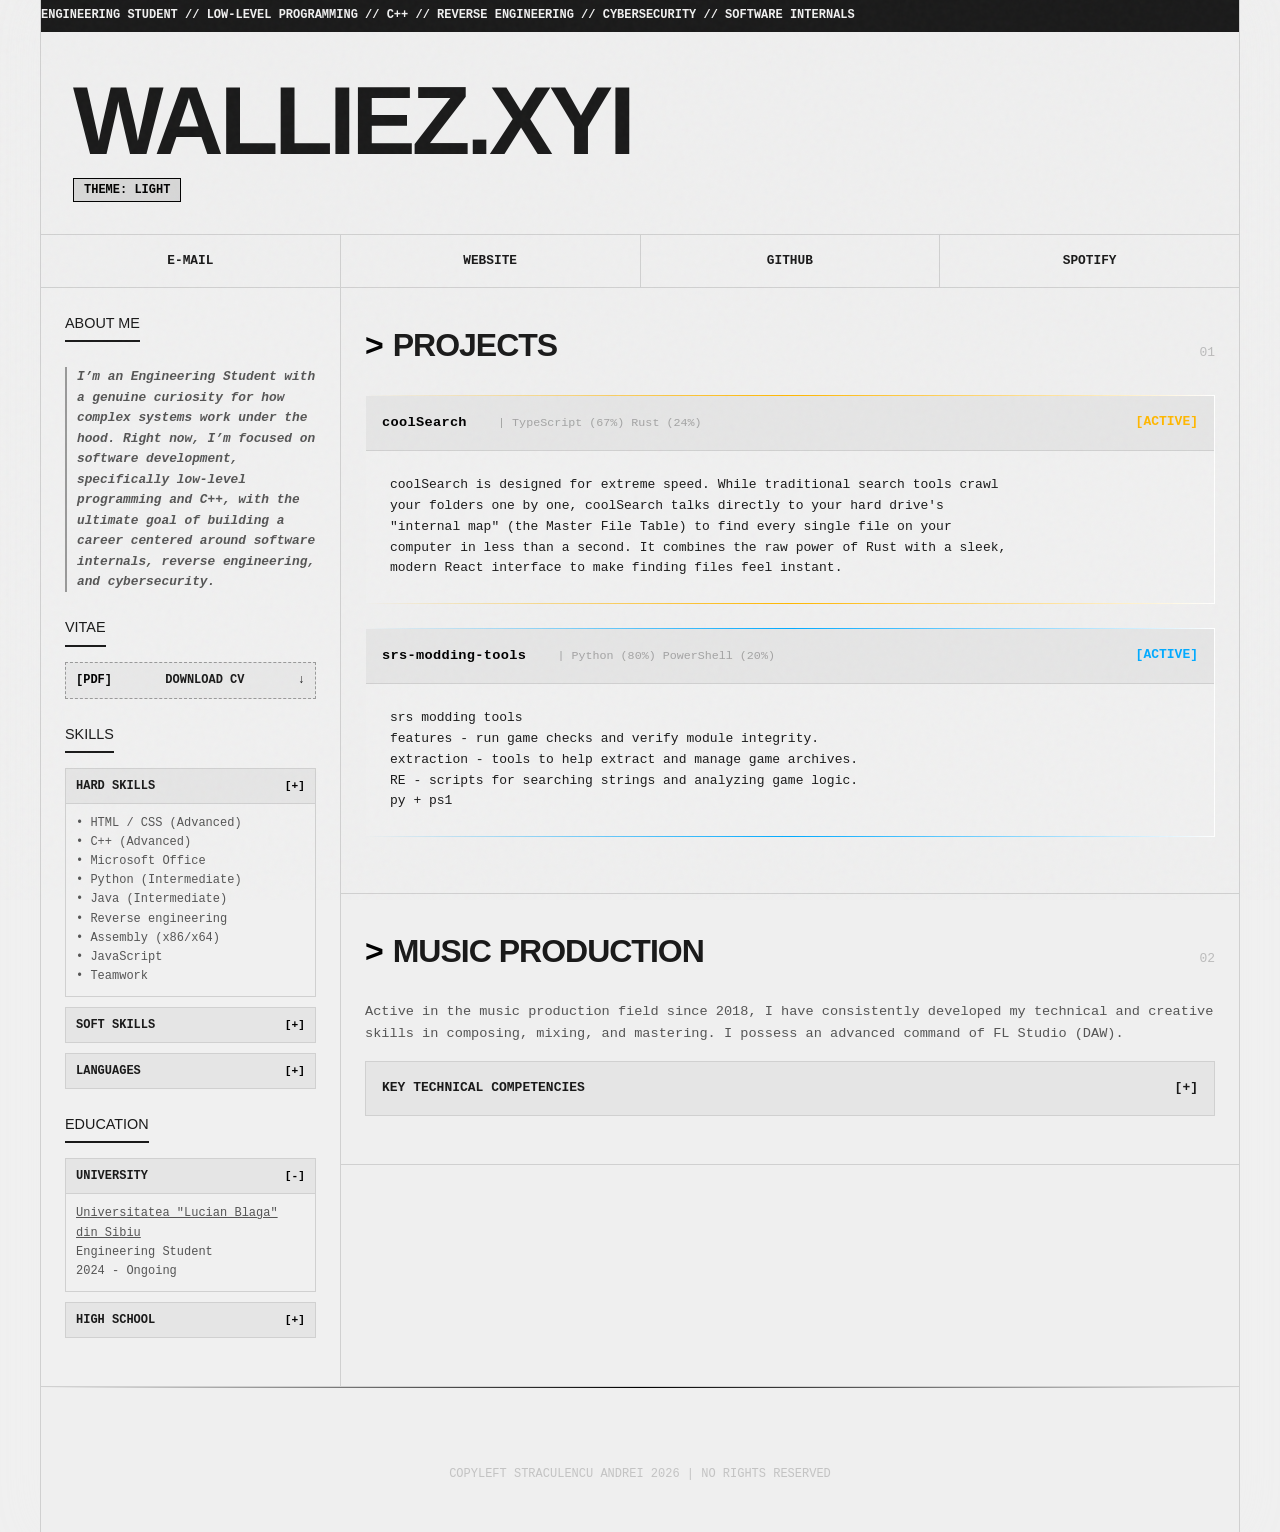
==== commit c48e7591: "feat: add downloadable CV Vitae widget with bounce animation" ====
--- a/index.html
+++ b/index.html
@@ -62,6 +62,17 @@
         </div>
 
         <div class="widget">
+          <span class="widget-title">VITAE</span>
+          <div class="cv-download-box">
+            <a href="./Straculencu_Andrei_CV%20(talent).pdf" download="Straculencu_Andrei_CV (talent).pdf" class="cv-download-btn">
+              <span class="cv-icon">[PDF]</span>
+              <span class="cv-text">DOWNLOAD CV</span>
+              <span class="cv-arrow">↓</span>
+            </a>
+          </div>
+        </div>
+
+        <div class="widget">
           <span class="widget-title">SKILLS</span>
           <div class="crypto-item">
             <button class="crypto-header" type="button">
--- a/style.css
+++ b/style.css
@@ -337,6 +337,51 @@
     border: 2px solid var(--border);
 }
 
+/* CV Download Box Widget */
+.cv-download-box {
+    border: 1px dashed var(--border-mid);
+    padding: 8px 10px;
+    background: var(--bg-subtle);
+    transition: all 0.3s ease;
+}
+
+.cv-download-box:hover {
+    border-style: solid;
+    border-color: var(--accent);
+    box-shadow: 0 0 10px var(--accent-dim);
+}
+
+.cv-download-btn {
+    display: flex;
+    align-items: center;
+    justify-content: space-between;
+    width: 100%;
+    color: var(--fg);
+    font-weight: bold;
+    font-size: 0.75rem;
+    font-family: var(--font-mono);
+    text-decoration: none;
+    transition: color 0.2s ease;
+}
+
+.cv-download-btn:hover {
+    color: var(--accent);
+}
+
+.cv-icon {
+    color: var(--accent);
+}
+
+.cv-arrow {
+    display: inline-block;
+    animation: bounceVertical 1.5s infinite;
+}
+
+@keyframes bounceVertical {
+    0%, 100% { transform: translateY(0); }
+    50% { transform: translateY(3px); }
+}
+
 main { padding: 0; }
 .section-block { padding: 2rem 1.5rem; border-bottom: 1px solid var(--border); }
 .section-head { display: flex; justify-content: space-between; align-items: baseline; margin-bottom: 1.5rem; }
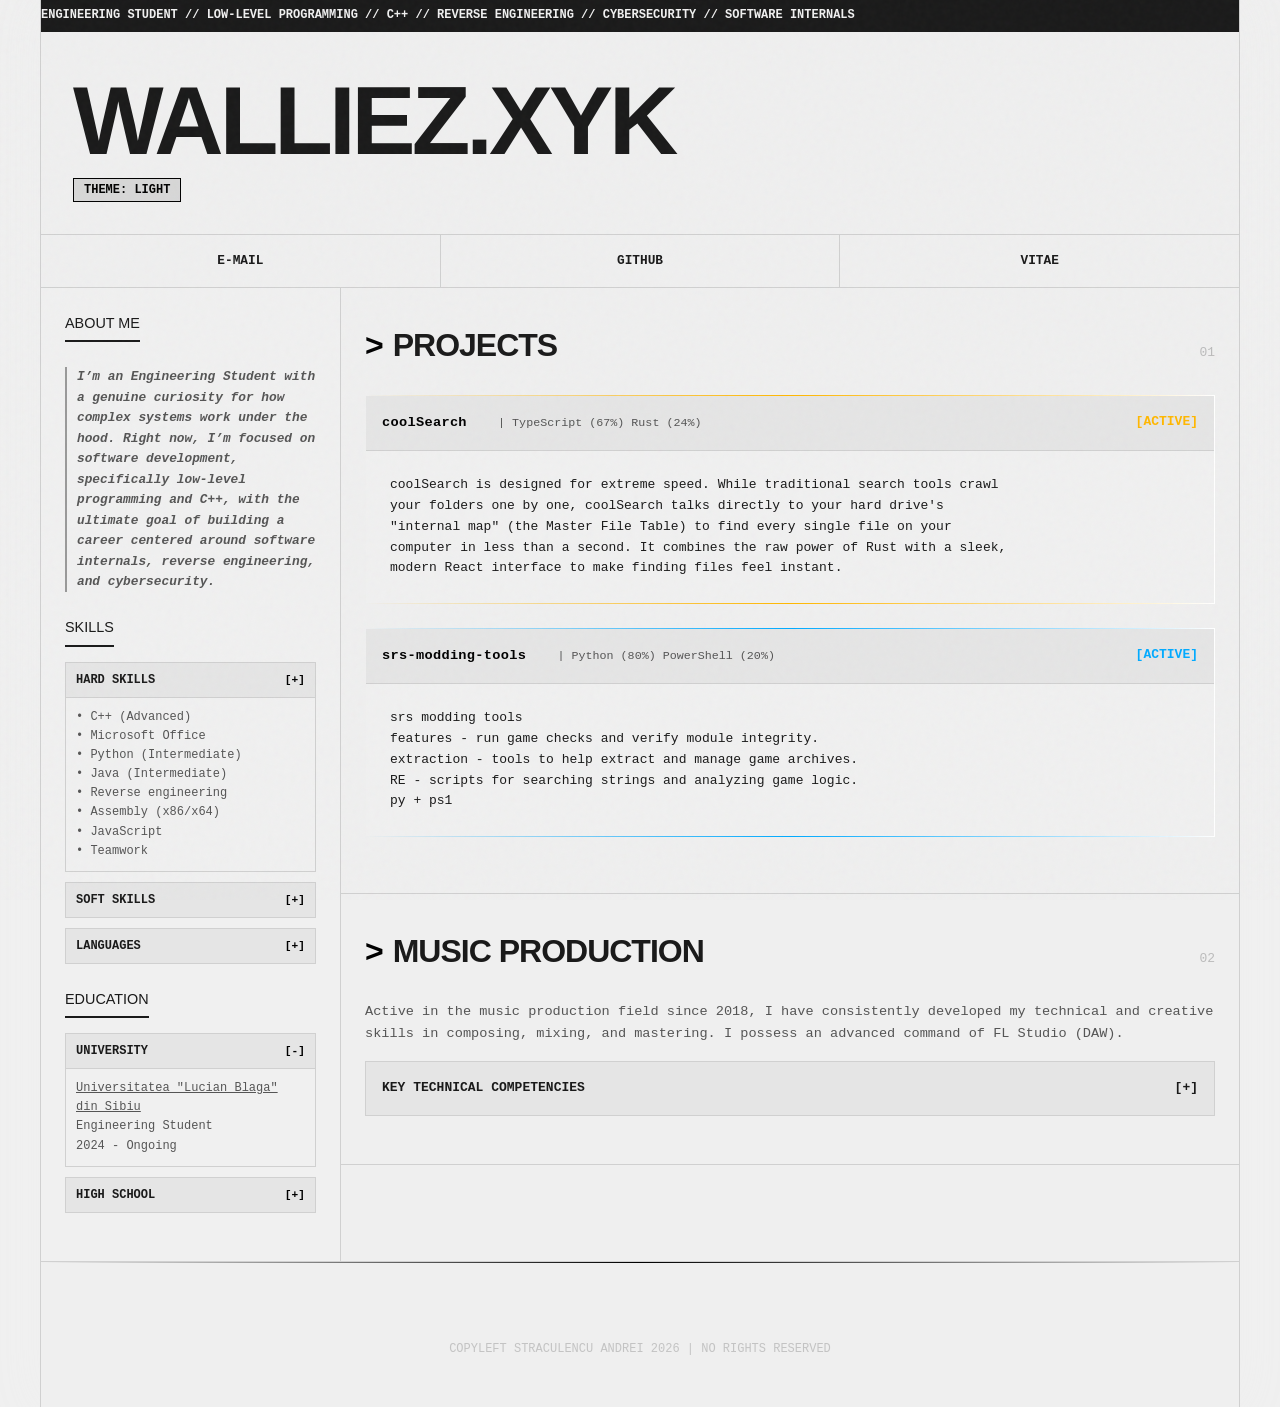
==== commit afa1c5fc: "tabs and tabs" ====
--- a/index.html
+++ b/index.html
@@ -41,10 +41,8 @@
 
     <nav aria-label="Social and identity links" class="reveal-on-scroll">
       <a href="mailto:andrei.straculencu@yahoo.com" rel="me">E-Mail</a>
-      <a href="https://x.andrei-straculencu.workers.dev/" target="_blank" rel="noopener noreferrer me">Website</a>
       <a href="https://github.com/straculencuandrei" target="_blank" rel="noopener noreferrer me">GitHub</a>
-      <a href="https://open.spotify.com/artist/5lnJx9rHFKGFYTpF0TFzmK" target="_blank"
-        rel="noopener noreferrer me">Spotify</a>
+      <a href="#" id="vitae-tab" role="button" aria-haspopup="dialog">Vitae</a>
     </nav>
 
     <div class="grid-layout">
@@ -61,16 +59,7 @@
           </div>
         </div>
 
-        <div class="widget">
-          <span class="widget-title">VITAE</span>
-          <div class="cv-download-box">
-            <a href="./Straculencu_Andrei_CV%20(talent).pdf" download="Straculencu_Andrei_CV (talent).pdf" class="cv-download-btn">
-              <span class="cv-icon">[PDF]</span>
-              <span class="cv-text">DOWNLOAD CV</span>
-              <span class="cv-arrow">↓</span>
-            </a>
-          </div>
-        </div>
+
 
         <div class="widget">
           <span class="widget-title">SKILLS</span>
@@ -80,9 +69,7 @@
               <span class="crypto-toggle">[+]</span>
             </button>
             <div class="crypto-content active">
-              <p style="font-size: 0.75rem; color: var(--fg-muted);">• HTML / CSS (Advanced)<br>• C++ (Advanced)<br>•
-                Microsoft Office<br>• Python (Intermediate)<br>• Java (Intermediate)<br>• Reverse engineering<br>•
-                Assembly (x86/x64)<br>• JavaScript<br>• Teamwork</p>
+              <p style="font-size: 0.75rem; color: var(--fg-muted);">• C++ (Advanced)<br>• Microsoft Office<br>• Python (Intermediate)<br>• Java (Intermediate)<br>• Reverse engineering<br>• Assembly (x86/x64)<br>• JavaScript<br>• Teamwork</p>
             </div>
           </div>
           <div class="crypto-item">
@@ -196,6 +183,22 @@
       </p>
     </footer>
   </div>
+  <!-- CV Preview Modal -->
+  <div id="vitae-modal" class="vitae-modal" role="dialog" aria-modal="true" aria-label="CV Preview" hidden>
+    <div class="vitae-modal-overlay" id="vitae-modal-overlay"></div>
+    <div class="vitae-modal-content">
+      <div class="vitae-modal-header">
+        <span class="vitae-modal-title">[PDF] CURRICULUM VITAE</span>
+        <div class="vitae-modal-actions">
+          <a href="./Straculencu_Andrei_CV%20(talent).pdf" download="Straculencu_Andrei_CV (talent).pdf" class="vitae-download-btn" title="Download CV">↓ DOWNLOAD</a>
+          <button id="vitae-close" class="vitae-close-btn" aria-label="Close CV preview">[X] CLOSE</button>
+        </div>
+      </div>
+      <div class="vitae-modal-body">
+        <iframe src="./Straculencu_Andrei_CV%20(talent).pdf" class="vitae-iframe" title="Curriculum Vitae Preview"></iframe>
+      </div>
+    </div>
+  </div>
   <script src="./script.js"></script>
 </body>
 
--- a/style.css
+++ b/style.css
@@ -1,1354 +1,1942 @@
-@import url('https://fonts.coollabs.io/css2?family=IBM+Plex+Mono:wght@400;700&display=swap');
-
-* { margin: 0; padding: 0; box-sizing: border-box; cursor: crosshair; }
-
-:root {
-    --bg: #000000;
-    --bg-hover: #0a0a0a;
-    --bg-subtle: #0f0f0f;
-    --fg: #e0e0e0;
-    --fg-bright: #ffffff;
-    --fg-muted: #bbbbbb;
-    --fg-dim: #666666;
-    --border: #1a1a1a;
-    --border-light: #2a2a2a;
-    --border-mid: #444444;
-    --grid-dim: #050505;
-    --frame-bg: rgba(0, 0, 0, 0.8);
-    --font-mono: 'IBM Plex Mono', 'Courier New', Courier, monospace;
-    --font-sans: 'Arial Black', 'Helvetica Neue', sans-serif;
-    --accent: #ffffff;
-    --accent-dim: rgba(255, 255, 255, 0.1);
-    --glitch-color-1: #00f2ffff;
-    --glitch-color-2: #ff00c3;
-}
-
-[data-theme="light"] {
-    --bg: #f0f0f0;
-    --bg-hover: #e0e0e0;
-    --bg-subtle: #e8e8e8;
-    --fg: #1a1a1a;
-    --fg-bright: #000000;
-    --fg-muted: #555555;
-    --fg-dim: #999999;
-    --border: #d0d0d0;
-    --border-light: #bbbbbb;
-    --border-mid: #999999;
-    --grid-dim: #e5e5e5;
-    --frame-bg: rgba(240, 240, 240, 0.9);
-    --accent: #000000;
-    --accent-dim: rgba(0, 0, 0, 0.1);
-    --glitch-color-1: #0066ff;
-    --glitch-color-2: #cc0066;
-}
-
-@media (prefers-color-scheme: light) {
-    :root:not([data-theme="dark"]) {
-        --bg: #f0f0f0;
-        --bg-hover: #e0e0e0;
-        --bg-subtle: #e8e8e8;
-        --fg: #1a1a1a;
-        --fg-bright: #000000;
-        --fg-muted: #555555;
-        --fg-dim: #999999;
-        --border: #d0d0d0;
-        --border-light: #bbbbbb;
-        --border-mid: #999999;
-        --grid-dim: #e5e5e5;
-        --frame-bg: rgba(240, 240, 240, 0.9);
-        --accent: #000000;
-        --accent-dim: rgba(0, 0, 0, 0.1);
-        --glitch-color-1: #0066ff;
-        --glitch-color-2: #cc0066;
-    }
-}
-
-html { scroll-behavior: smooth; }
-
-body {
-    background-color: var(--bg);
-    color: var(--fg);
-    font-family: var(--font-mono);
-    overflow-x: hidden;
-    font-size: 13px;
-    line-height: 1.6;
-    -webkit-font-smoothing: none;
-    min-height: 100vh;
-}
-
-::selection { background: var(--accent); color: var(--bg); text-shadow: none; }
-a { color: inherit; text-decoration: none; transition: all 0.2s ease; position: relative; display: inline-block; }
-
-.noise {
-    position: fixed; top: 0; left: 0; width: 100%; height: 100%;
-    pointer-events: none; z-index: 998; opacity: 0.03;
-    background: url('data:image/svg+xml;utf8,%3Csvg viewBox="0 0 200 200" xmlns="http://www.w3.org/2000/svg"%3E%3Cfilter id="noiseFilter"%3E%3CfeTurbulence type="fractalNoise" baseFrequency="0.8" numOctaves="3" stitchTiles="stitch"/%3E%3C/filter%3E%3Crect width="100%25" height="100%25" filter="url(%23noiseFilter)"/%3E%3C/svg%3E');
-}
-
-.reveal-on-scroll {
-    opacity: 0;
-    transform: translateY(20px);
-    transition: opacity 0.6s cubic-bezier(0.165, 0.84, 0.44, 1), transform 0.6s cubic-bezier(0.165, 0.84, 0.44, 1);
-}
-.reveal-on-scroll.is-visible {
-    opacity: 1;
-    transform: translateY(0);
-}
-
-.highlightable {
-    background: var(--bg-subtle);
-    padding: 4px 8px;
-    border: 1px dashed var(--border-mid);
-    color: var(--accent);
-    font-weight: bold;
-    cursor: copy;
-    position: relative;
-    transition: all 0.2s;
-    display: inline-block;
-}
-.highlightable:hover {
-    background: var(--accent-dim);
-    border-color: var(--accent);
-    box-shadow: 0 0 10px var(--accent-dim);
-}
-.highlightable:active { transform: scale(0.98); }
-
-.copy-feedback {
-    position: absolute; top: -25px; left: 50%; transform: translateX(-50%);
-    background: var(--accent); color: var(--bg); font-size: 0.7rem;
-    padding: 2px 6px; opacity: 0; pointer-events: none;
-    transition: opacity 0.2s; font-weight: bold; white-space: nowrap;
-}
-.highlightable.copied .copy-feedback { opacity: 1; }
-
-.frame {
-    max-width: 1200px; margin: 0 auto;
-    border-left: 1px solid var(--border);
-    border-right: 1px solid var(--border);
-    min-height: 100vh; display: flex; flex-direction: column;
-    position: relative; z-index: 1;
-    background: var(--frame-bg);
-    box-shadow: 0 0 50px var(--frame-bg);
-}
-
-.marquee-wrap {
-    border-bottom: 1px solid var(--fg);
-    background: var(--fg); color: var(--bg);
-    overflow: hidden; white-space: nowrap;
-    padding: 6px 0; font-weight: bold; font-size: 0.75rem;
-    text-transform: uppercase;
-    user-select: none;
-    cursor: pointer;
-}
-.marquee-content {
-    display: inline-block;
-    animation: marquee 30s linear infinite;
-}
-.marquee-wrap:hover .marquee-content { animation-play-state: paused; }
-@keyframes marquee { 0% { transform: translateX(0); } 100% { transform: translateX(-50%); } }
-
-header {
-    padding: 3rem 2rem 2rem;
-    border-bottom: 1px solid var(--border);
-    display: grid;
-    grid-template-columns: 1fr auto;
-    align-items: flex-end;
-    gap: 1rem;
-}
-h1 {
-    font-family: var(--font-sans);
-    font-size: clamp(2rem, 8vw, 6rem);
-    text-transform: uppercase;
-    letter-spacing: -4px;
-    line-height: 0.85;
-    margin-bottom: 1rem;
-    position: relative;
-}
-
-h1:hover {
-    animation: glitch-skew 0.3s cubic-bezier(0.25, 0.46, 0.45, 0.94) both infinite;
-    color: var(--fg);
-}
-h1:hover::before, h1:hover::after {
-    content: attr(data-text);
-    position: absolute; top: 0; left: 0; width: 100%; height: 100%;
-}
-h1:hover::before {
-    left: 2px; text-shadow: -1px 0 var(--glitch-color-2); clip: rect(44px, 450px, 56px, 0);
-    animation: glitch-anim 5s infinite linear alternate-reverse;
-}
-h1:hover::after {
-    left: -2px; text-shadow: -1px 0 var(--glitch-color-1); clip: rect(44px, 450px, 56px, 0);
-    animation: glitch-anim2 5s infinite linear alternate-reverse;
-}
-
-@keyframes glitch-anim {
-    0% { clip: rect(16px, 9999px, 93px, 0); }
-    20% { clip: rect(88px, 9999px, 12px, 0); }
-    40% { clip: rect(6px, 9999px, 82px, 0); }
-    60% { clip: rect(47px, 9999px, 66px, 0); }
-    80% { clip: rect(2px, 9999px, 36px, 0); }
-    100% { clip: rect(63px, 9999px, 5px, 0); }
-}
-@keyframes glitch-anim2 {
-    0% { clip: rect(64px, 9999px, 12px, 0); }
-    20% { clip: rect(8px, 9999px, 93px, 0); }
-    40% { clip: rect(75px, 9999px, 25px, 0); }
-    60% { clip: rect(31px, 9999px, 57px, 0); }
-    80% { clip: rect(92px, 9999px, 6px, 0); }
-    100% { clip: rect(15px, 9999px, 71px, 0); }
-}
-
-nav { border-bottom: 1px solid var(--border); display: flex; flex-wrap: wrap; }
-nav a {
-    flex: 1; text-align: center; padding: 1rem;
-    border-right: 1px solid var(--border);
-    text-transform: uppercase; font-weight: bold; font-size: 0.8rem; min-width: 100px;
-    overflow: hidden;
-}
-nav a:last-child { border-right: none; }
-
-nav a::before {
-    content: ''; position: absolute; top: 0; left: 0; width: 100%; height: 100%;
-    background: var(--fg);
-    transform: translateY(100%);
-    transition: transform 0.2s cubic-bezier(0.4, 0, 0.2, 1);
-    z-index: -1;
-}
-nav a:hover { color: var(--bg); }
-nav a:hover::before { transform: translateY(0); }
-
-.grid-layout { display: grid; grid-template-columns: 300px 1fr; }
-
-
-aside { border-right: 1px solid var(--border); padding: 1.5rem; background: var(--bg); }
-.widget { margin-bottom: 1.5rem; }
-.widget-title {
-    font-family: var(--font-sans); font-size: 0.9rem;
-    border-bottom: 2px solid var(--fg); padding-bottom: 5px;
-    margin-bottom: 15px; display: inline-block;
-}
-
-.server-item { margin-bottom: 5px; border: 1px solid var(--border); padding: 5px 7px; font-size: 0.68rem; font-family: var(--font-mono); }
-.server-item:last-child { margin-bottom: 0; }
-.server-row1 { display: flex; align-items: center; gap: 5px; margin-bottom: 3px; }
-.server-row2 { display: flex; gap: 7px; color: var(--fg-dim); }
-.server-row2 b { color: var(--fg); }
-.server-dot { width: 6px; height: 6px; border-radius: 50%; display: inline-block; flex-shrink: 0; }
-.server-dot.up { background: #4caf50; }
-.server-dot.down { background: #f44336; }
-.server-name { font-weight: bold; flex: 1; }
-.server-up { color: var(--fg-dim); margin-left: auto; }
-
-.webring-sidebar a { margin-right: 5px; }
-.webring-sidebar a:hover { background-color: var(--fg); color: var(--bg); box-shadow: 4px 4px 0 var(--accent); }
-
-.crypto-item {
-    background: var(--bg);
-    border: 1px solid var(--border);
-    margin-bottom: 10px;
-    transition: border-color 0.2s;
-}
-.crypto-item:hover { border-color: var(--border-light); }
-
-.crypto-header {
-    padding: 10px;
-    cursor: pointer;
-    display: flex;
-    justify-content: space-between;
-    align-items: center;
-    font-weight: bold;
-    font-size: 0.75rem;
-    background: var(--grid-dim);
-    border: none;
-    color: var(--fg);
-    width: 100%;
-    font-family: var(--font-mono);
-    appearance: none;
-}
-.crypto-header:hover { background: var(--bg-hover); }
-
-.crypto-toggle {
-    color: var(--accent);
-    font-size: 0.7rem;
-}
-
-.crypto-content {
-    display: none;
-    padding: 10px;
-    border-top: 1px solid var(--border);
-}
-
-.crypto-content.active {
-    display: block;
-    animation: slideDown 0.2s ease-out;
-}
-
-.crypto-actions {
-    display: flex;
-    gap: 5px;
-    margin-top: 8px;
-}
-
-.crypto-btn {
-    flex: 1;
-    padding: 6px;
-    background: var(--bg-hover);
-    border: 1px solid var(--border);
-    color: var(--accent);
-    font-size: 0.65rem;
-    cursor: pointer;
-    font-family: var(--font-mono);
-    transition: all 0.2s;
-    text-align: center;
-}
-.crypto-btn:hover {
-    background: var(--accent-dim);
-    border-color: var(--accent);
-}
-
-.crypto-address-display {
-    font-size: 0.65rem;
-    word-break: break-all;
-    padding: 6px;
-    background: var(--bg);
-    border: 1px solid var(--border);
-    color: var(--fg-muted);
-    line-height: 1.4;
-}
-
-.qr-container {
-    margin-top: 10px;
-    text-align: center;
-    display: none;
-    width: 100%;
-    min-width: 0;
-}
-.qr-container.active {
-    display: flex;
-    flex-direction: column;
-    align-items: center;
-}
-.qr-container canvas,
-.qr-container img {
-    max-width: 100%;
-    width: 100%;
-    height: auto !important;
-    border: 2px solid var(--border);
-}
-
-/* CV Download Box Widget */
-.cv-download-box {
-    border: 1px dashed var(--border-mid);
-    padding: 8px 10px;
-    background: var(--bg-subtle);
-    transition: all 0.3s ease;
-}
-
-.cv-download-box:hover {
-    border-style: solid;
-    border-color: var(--accent);
-    box-shadow: 0 0 10px var(--accent-dim);
-}
-
-.cv-download-btn {
-    display: flex;
-    align-items: center;
-    justify-content: space-between;
-    width: 100%;
-    color: var(--fg);
-    font-weight: bold;
-    font-size: 0.75rem;
-    font-family: var(--font-mono);
-    text-decoration: none;
-    transition: color 0.2s ease;
-}
-
-.cv-download-btn:hover {
-    color: var(--accent);
-}
-
-.cv-icon {
-    color: var(--accent);
-}
-
-.cv-arrow {
-    display: inline-block;
-    animation: bounceVertical 1.5s infinite;
-}
-
-@keyframes bounceVertical {
-    0%, 100% { transform: translateY(0); }
-    50% { transform: translateY(3px); }
-}
-
-main { padding: 0; }
-.section-block { padding: 2rem 1.5rem; border-bottom: 1px solid var(--border); }
-.section-head { display: flex; justify-content: space-between; align-items: baseline; margin-bottom: 1.5rem; }
-h2 {
-    font-family: var(--font-sans); font-size: 2rem;
-    text-transform: uppercase; letter-spacing: -1px;
-    display: flex; align-items: center; gap: 10px;
-}
-h2::before { content: '>' / ''; color: var(--accent); animation: blink 1s infinite; }
-@keyframes blink { 50% { opacity: 0; } }
-
-.project-card {
-    display: block;
-    border: 1px solid var(--border);
-    margin-bottom: 1.5rem;
-    position: relative;
-    background: var(--bg);
-    transition: transform 0.3s ease, border-color 0.3s ease, background 0.3s ease, box-shadow 0.3s ease;
-    overflow: hidden;
-}
-
-.project-card::before {
-    content: ''; position: absolute; top: 0; left: 0; width: 4px; height: 0;
-    background: var(--card-accent, var(--accent)); transition: height 0.3s ease;
-    z-index: 10;
-}
-.project-card:hover::before { height: 100%; }
-
-.project-card:hover {
-    background: var(--bg) !important;
-    border-color: var(--card-accent, var(--fg));
-    transform: translateX(5px);
-    box-shadow: -5px 5px 0 var(--card-accent-dim, var(--accent-dim));
-}
-
-.card-header {
-    padding: 1rem; border-bottom: 1px solid var(--border);
-    display: flex; justify-content: space-between; font-weight: bold;
-    background: var(--grid-dim);
-    transition: background 0.3s;
-}
-.project-card:hover .card-header { background: var(--bg-hover); color: var(--card-accent, var(--accent)); }
-
-/* Custom Project Outlines with Scanline Shine */
-.project-card.cool-search {
-    --card-accent: #ffb700;
-    --card-accent-dim: rgba(255, 183, 0, 0.15);
-    --card-accent-bright: #ffffff;
-    border: 1px solid transparent;
-    background: linear-gradient(var(--bg), var(--bg)) padding-box,
-                linear-gradient(90deg, transparent, #ffb700, #ffffff, #ffb700, transparent) border-box;
-    background-size: 100% 100%, 200% 100%;
-    background-position: 0% 0%, 0% 0%;
-    animation: borderShine 4s linear infinite;
-}
-
-.project-card.srs-modding {
-    --card-accent: #00aaff;
-    --card-accent-dim: rgba(0, 170, 255, 0.15);
-    --card-accent-bright: #ffffff;
-    border: 1px solid transparent;
-    background: linear-gradient(var(--bg), var(--bg)) padding-box,
-                linear-gradient(90deg, transparent, #00aaff, #ffffff, #00aaff, transparent) border-box;
-    background-size: 100% 100%, 200% 100%;
-    background-position: 0% 0%, 0% 0%;
-    animation: borderShine 4s linear infinite;
-}
-
-@keyframes borderShine {
-    0% {
-        background-position: 0% 0%, 0% 0%;
-    }
-    100% {
-        background-position: 0% 0%, -200% 0%;
-    }
-}
-
-.project-title {
-    font-weight: 700;
-    color: var(--fg-bright);
-    font-size: 1.05em;
-    letter-spacing: 0.3px;
-    transition: color 0.3s ease;
-}
-
-.project-card:hover .project-title {
-    color: var(--card-accent, var(--accent));
-}
-
-.project-lang {
-    font-weight: 400;
-    color: var(--fg-dim);
-    font-size: 0.9em;
-    opacity: 0.85;
-}
-
-.card-body { padding: 1.5rem; display: grid; grid-template-columns: 1fr 150px; gap: 2rem; }
-
-details {
-    margin-bottom: 1rem;
-    border: 1px solid var(--border);
-    background: var(--bg);
-    overflow: hidden;
-    transition: border-color 0.3s;
-}
-details:hover { border-color: var(--border-light); }
-
-summary {
-    padding: 1rem; cursor: pointer; font-weight: bold;
-    text-transform: uppercase; list-style: none; position: relative;
-    transition: background 0.2s;
-    background: var(--grid-dim);
-}
-summary:hover { background: var(--bg-hover); color: var(--accent); }
-summary::after { content: '[+]'; position: absolute; right: 1rem; font-family: var(--font-mono); }
-details[open] summary::after { content: '[-]'; color: var(--accent); }
-
-details[open] summary { border-bottom: 1px solid var(--border); background: var(--bg-hover); }
-
-details[open] .details-content {
-    animation: slideDown 0.3s ease-out forwards;
-}
-@keyframes slideDown {
-    from { opacity: 0; transform: translateY(-10px); }
-    to { opacity: 1; transform: translateY(0); }
-}
-
-.details-content { padding: 1.5rem; font-size: 0.9rem; color: var(--fg-muted); }
-.details-content a { text-decoration: underline; text-underline-offset: 4px; color: var(--fg-bright); }
-.details-content a:hover { color: var(--accent); text-decoration-style: wavy; }
-
-ul.resource-list { list-style: none; padding-left: 0; }
-ul.resource-list li {
-    margin-bottom: 10px; padding-left: 20px; position: relative;
-    transition: transform 0.2s;
-}
-ul.resource-list li::before {
-    content: '□'; position: absolute; left: 0; color: var(--border-light); font-size: 0.8em; top: 2px;
-}
-ul.resource-list li:hover::before { content: '■'; color: var(--accent); }
-ul.resource-list li:hover { transform: translateX(5px); color: var(--fg-bright); }
-ul.resource-list a { font-weight: bold; border-bottom: 1px solid transparent; }
-ul.resource-list a:hover { border-bottom-color: var(--accent); }
-
-.badge-grid { display: flex; flex-wrap: wrap; gap: 10px; margin-top: 20px; justify-content: center; }
-.badge-grid a { display: block; transition: transform 0.3s cubic-bezier(0.175, 0.885, 0.32, 1.275); }
-.badge-grid img { opacity: 0.7; display: block; border: 1px solid transparent; image-rendering: pixelated; }
-
-.badge-grid a:hover {
-    transform: translateY(-5px) scale(1.05);
-    z-index: 10;
-}
-.badge-grid a:hover img { opacity: 1; border-color: var(--accent); box-shadow: 0 5px 15px var(--accent-dim); }
-
-footer { padding: 3rem 2rem; text-align: center; border-top: 1px solid var(--border); font-size: 0.75rem; color: var(--fg-dim); position: relative; overflow: hidden; }
-footer::before {
-    content: ''; position: absolute; top: 0; left: 0; width: 100%; height: 1px;
-    background: linear-gradient(90deg, transparent, var(--accent), transparent);
-    animation: scanLineFooter 4s linear infinite;
-}
-@keyframes scanLineFooter { 0% { transform: translateX(-100%); } 100% { transform: translateX(100%); } }
-
-select {
-    background: var(--bg); color: var(--fg); border: 1px solid var(--border-mid);
-    padding: 8px; font-family: inherit; width: 100%; cursor: pointer;
-    transition: box-shadow 0.2s;
-}
-select:focus { outline: none; border-color: var(--accent); box-shadow: 0 0 10px var(--accent-dim); }
-
-/* Now Playing Widget */
-#now-playing {
-    display: flex;
-    flex-direction: column;
-    gap: 2px;
-}
-
-.player-art-container {
-    position: relative;
-    width: 100%;
-    max-width: 300px;
-    margin-bottom: 8px;
-    overflow: visible;
-}
-
-.player-art {
-    display: block;
-    width: 100%;
-    object-fit: cover;
-    transition: opacity 0.6s ease;
-}
-
-.player-art-old {
-    position: absolute;
-    top: 0;
-    left: 0;
-    width: 100%;
-    height: 100%;
-    object-fit: cover;
-    pointer-events: none;
-    transition: opacity 0.6s ease;
-}
-
-.player-track,
-.player-artist,
-.player-album,
-.player-time {
-    display: block;
-    opacity: 0;
-    transform: translateX(-10px);
-    transition: opacity 0.35s ease, transform 0.35s ease, color 0.3s ease;
-}
-
-.player-track {
-    font-weight: bold;
-    font-size: 0.9rem;
-    color: var(--fg-bright);
-}
-
-.player-artist {
-    font-size: 0.8rem;
-}
-
-.player-album {
-    font-size: 0.75rem;
-    color: var(--fg-dim);
-}
-
-.player-time {
-    font-size: 0.75rem;
-    color: var(--fg-dim);
-}
-
-.player-track.fade-in,
-.player-artist.fade-in,
-.player-album.fade-in,
-.player-time.fade-in {
-    opacity: 1;
-    transform: translateX(0);
-}
-
-.player-track.fade-out,
-.player-artist.fade-out,
-.player-album.fade-out,
-.player-time.fade-out {
-    opacity: 0;
-    transform: translateX(10px);
-}
-
-.player-bottom {
-    display: flex;
-    align-items: center;
-    gap: 0.5rem;
-    margin-top: 2px;
-}
-
-.play-btn {
-    cursor: pointer;
-    display: none;
-    opacity: 0;
-    font-family: var(--font-mono);
-    font-size: 0.7rem;
-    background: none;
-    border: none;
-    color: var(--fg-dim);
-    padding: 0;
-    transition: opacity 0.4s cubic-bezier(0.4, 0, 0.2, 1) 0.2s,
-                color 0.2s ease;
-}
-
-.play-btn.visible {
-    display: inline-block;
-    opacity: 1;
-}
-
-.play-btn:hover {
-    color: var(--accent);
-}
-
-.skeleton .player-track { width: 80%; height: 1em; margin-bottom: 6px; }
-.skeleton .player-artist { width: 60%; height: 0.9em; margin-bottom: 6px; }
-.skeleton .player-album { width: 40%; height: 0.8em; }
-.skeleton .play-btn { display: none !important; }
-
-@keyframes shimmer {
-    0% { background-position: 200% 0; }
-    100% { background-position: -200% 0; }
-}
-
-/* Smooth metadata crossfade */
-@keyframes fadeOut {
-    from {
-        opacity: 1;
-        transform: translateX(0);
-    }
-    to {
-        opacity: 0;
-        transform: translateX(10px);
-    }
-}
-
-@keyframes fadeIn {
-    from {
-        opacity: 0;
-        transform: translateX(-10px);
-    }
-    to {
-        opacity: 1;
-        transform: translateX(0);
-    }
-}
-
-.chatbox-container {
-    margin-top: 10px;
-}
-
-.chat-messages {
-    max-height: 180px;
-    overflow-y: auto;
-    border: 1px solid var(--border);
-    background: var(--bg);
-    padding: 8px;
-    margin-bottom: 8px;
-    font-size: 0.7rem;
-}
-
-.chat-messages::-webkit-scrollbar {
-    width: 4px;
-}
-
-.chat-messages::-webkit-scrollbar-track {
-    background: var(--bg);
-}
-
-.chat-messages::-webkit-scrollbar-thumb {
-    background: var(--border-light);
-    border-radius: 0;
-}
-
-.chat-messages::-webkit-scrollbar-thumb:hover {
-    background: var(--accent);
-}
-
-.chat-message {
-    margin-bottom: 8px;
-    padding-bottom: 8px;
-    border-bottom: 1px solid var(--border);
-    animation: slideDown 0.3s ease-out;
-}
-
-.chat-message:last-child {
-    border-bottom: none;
-    margin-bottom: 0;
-    padding-bottom: 0;
-}
-
-.chat-header {
-    display: flex;
-    align-items: center;
-    gap: 6px;
-    margin-bottom: 4px;
-}
-
-.chat-avatar {
-    width: 16px;
-    height: 16px;
-    border: 1px solid var(--border);
-    image-rendering: pixelated;
-    flex-shrink: 0;
-}
-
-.chat-name {
-    font-weight: bold;
-    color: var(--accent);
-    font-size: 0.65rem;
-}
-
-.chat-time {
-    font-size: 0.6rem;
-    color: var(--fg-dim);
-    margin-left: auto;
-    flex-shrink: 0;
-}
-
-.chat-text {
-    color: var(--fg-muted);
-    line-height: 1.3;
-    word-wrap: break-word;
-    font-size: 0.65rem;
-}
-
-.chat-contact {
-    margin-top: 3px;
-    font-size: 0.6rem;
-}
-
-.chat-contact a {
-    color: var(--fg-dim);
-    text-decoration: underline;
-    text-underline-offset: 2px;
-}
-
-.chat-contact a:hover {
-    color: var(--accent);
-}
-
-.chat-form {
-    display: flex;
-    flex-direction: column;
-    gap: 6px;
-}
-
-.chat-form input,
-.chat-form textarea {
-    background: var(--bg);
-    border: 1px solid var(--border);
-    color: var(--fg);
-    padding: 6px;
-    font-family: var(--font-mono);
-    font-size: 0.65rem;
-    transition: border-color 0.2s;
-}
-
-.chat-form input:focus,
-.chat-form textarea:focus {
-    outline: none;
-    border-color: var(--accent);
-    box-shadow: 0 0 10px var(--accent-dim);
-}
-
-.chat-form textarea {
-    resize: vertical;
-    min-height: 40px;
-    max-height: 100px;
-    line-height: 1.3;
-}
-
-.chat-form button {
-    width: 100%;
-    padding: 6px;
-    font-size: 0.65rem;
-}
-
-.chat-loading {
-    text-align: center;
-    color: var(--fg-dim);
-    padding: 15px;
-    font-size: 0.65rem;
-}
-
-.chat-error {
-    color: #ff4444;
-    padding: 8px;
-    border: 1px solid #ff4444;
-    background: rgba(255, 68, 68, 0.1);
-    font-size: 0.65rem;
-    margin-bottom: 8px;
-}
-
-.chat-empty {
-    text-align: center;
-    color: var(--fg-dim);
-    padding: 15px;
-    font-size: 0.65rem;
-    font-style: italic;
-}
-
-/* Focus indicators */
-:focus-visible {
-    outline: 2px solid var(--accent);
-    outline-offset: 2px;
-}
-select:focus-visible {
-    outline: 2px solid var(--accent);
-    outline-offset: 0;
-}
-
-/* Utility classes */
-.visitor-badge-wrap {
-    display: flex;
-    gap: 10px;
-    flex-wrap: wrap;
-    align-items: center;
-}
-
-.visitor-badge {
-    border: 1px solid var(--accent);
-    padding: 4px 10px;
-    font-size: 0.75rem;
-    font-weight: bold;
-    background: var(--accent-dim);
-}
-
-.loading-blink {
-    animation: blink 0.5s infinite alternate;
-}
-
-.verse-link {
-    display: block;
-    margin-top: 10px;
-}
-
-.verse-text {
-    font-size: 0.8rem;
-    font-style: italic;
-    margin-bottom: 5px;
-    color: var(--fg-muted);
-    border-left: 2px solid var(--border-mid);
-    padding-left: 10px;
-}
-
-.verse-ref {
-    font-size: 0.7rem;
-    text-align: right;
-    font-weight: bold;
-    color: var(--accent);
-}
-
-.section-number {
-    color: var(--border-light);
-}
-
-.project-status {
-    color: var(--card-accent, var(--accent));
-}
-
-.dropdown-label {
-    color: var(--fg-dim);
-    font-size: 0.8rem;
-}
-
-.footer-text {
-    margin-top: 30px;
-    font-family: var(--font-mono);
-    opacity: 0.5;
-}
-
-.theme-toggle-btn {
-    cursor: pointer;
-    font-family: var(--font-mono);
-    font-size: 0.75rem;
-    font-weight: bold;
-    background: var(--accent-dim);
-    border: 1px solid var(--accent);
-    color: var(--accent);
-    padding: 4px 10px;
-    transition: background 0.2s, color 0.2s;
-    text-transform: uppercase;
-}
-.theme-toggle-btn:hover {
-    background: var(--accent);
-    color: var(--bg);
-}
-
-/* Music History - Recent Scrobbles */
-
-.mh-more-link {
-    display: inline-block;
-    font-style: italic;
-    font-size: 0.85em;
-    font-weight: bold;
-    color: var(--fg);
-    text-decoration: none;
-    margin-left: 0.5em;
-    letter-spacing: 0.5px;
-    transition: color 0.2s, transform 0.15s ease-out;
-    transform-style: preserve-3d;
-    will-change: transform;
-}
-.mh-more-link, .mh-more-link:hover, .mh-more-link:visited {
-    text-decoration: none;
-}
-.mh-more-link:hover {
-    color: var(--accent);
-}
-
-.mh-panel {
-    min-height: 80vh;
-}
-
-.mh-header {
-    display: flex;
-    justify-content: space-between;
-    align-items: center;
-    padding: 0.75rem 1.5rem;
-    border-bottom: 1px solid var(--border);
-}
-
-.mh-title {
-    font-family: var(--font-mono);
-    font-size: 0.75rem;
-    font-weight: bold;
-    color: var(--fg-dim);
-    text-transform: uppercase;
-    letter-spacing: 1px;
-}
-
-.mh-header-right {
-    display: flex;
-    align-items: center;
-    gap: 1rem;
-}
-
-.mh-pagination {
-    display: flex;
-    align-items: center;
-    gap: 0.75rem;
-}
-
-.mh-close-btn {
-    background: none;
-    border: 1px solid var(--border);
-    color: var(--fg-dim);
-    font-size: 1.1rem;
-    width: 28px;
-    height: 28px;
-    cursor: pointer;
-    display: flex;
-    align-items: center;
-    justify-content: center;
-    line-height: 1;
-    transition: background 0.2s, color 0.2s, border-color 0.2s;
-}
-.mh-close-btn:hover {
-    background: var(--fg);
-    color: var(--bg);
-    border-color: var(--fg);
-}
-
-.mh-page-btn {
-    background: none;
-    border: 1px solid var(--border);
-    color: var(--fg-dim);
-    font-family: var(--font-mono);
-    font-size: 0.75rem;
-    width: 32px;
-    height: 28px;
-    cursor: pointer;
-    transition: background 0.2s, color 0.2s, border-color 0.2s;
-    display: flex;
-    align-items: center;
-    justify-content: center;
-}
-.mh-page-btn:hover:not(:disabled) {
-    background: var(--fg);
-    color: var(--bg);
-    border-color: var(--fg);
-}
-.mh-page-btn:disabled {
-    opacity: 0.3;
-    cursor: default;
-}
-
-.mh-page-info {
-    font-family: var(--font-mono);
-    font-size: 0.65rem;
-    color: var(--fg-dim);
-    white-space: nowrap;
-}
-
-.music-loading {
-    padding: 3rem;
-    text-align: center;
-    font-size: 0.8rem;
-    color: var(--fg-dim);
-}
-
-.music-list .track-row {
-    display: grid;
-    grid-template-columns: 50px 1fr auto;
-    gap: 1rem;
-    padding: 0.75rem 1.5rem;
-    border-bottom: 1px solid var(--border);
-    align-items: center;
-    transition: background 0.2s;
-    animation: trackFadeIn 0.3s ease-out both;
-}
-.music-list .track-row:hover {
-    background: var(--bg-hover);
-}
-
-.track-art img,
-.track-art-empty {
-    width: 50px;
-    height: 50px;
-    border: 1px solid var(--border);
-    display: block;
-    object-fit: cover;
-}
-.track-art-empty {
-    background: var(--grid-dim, #1a1a1a);
-}
-
-.track-info {
-    display: flex;
-    flex-direction: column;
-    gap: 2px;
-    min-width: 0;
-}
-
-.track-name {
-    font-weight: bold;
-    font-size: 0.8rem;
-    color: var(--fg-bright);
-    white-space: nowrap;
-    overflow: hidden;
-    text-overflow: ellipsis;
-}
-.track-name:hover {
-    color: var(--accent);
-    text-decoration: underline;
-    text-underline-offset: 3px;
-}
-
-.track-artist {
-    font-size: 0.7rem;
-    color: var(--fg-muted);
-}
-.track-artist:hover {
-    color: var(--accent);
-}
-
-.track-album {
-    font-size: 0.65rem;
-    color: var(--fg-dim);
-}
-.track-album:hover {
-    color: var(--fg-muted);
-}
-
-.track-meta {
-    text-align: right;
-    flex-shrink: 0;
-    display: flex;
-    flex-direction: column;
-    align-items: flex-end;
-    gap: 4px;
-}
-
-.track-time {
-    font-size: 0.65rem;
-    color: var(--fg-dim);
-}
-
-.now-badge {
-    font-size: 0.6rem;
-    font-weight: bold;
-    color: var(--bg);
-    background: var(--accent);
-    padding: 1px 6px;
-    letter-spacing: 0.5px;
-}
-
-.now-playing {
-    background: var(--accent-dim);
-}
-
-.mh-play-btn {
-    background: var(--bg);
-    border: 1px solid var(--border);
-    color: var(--fg-dim);
-    font-size: 0.7rem;
-    width: 28px;
-    height: 28px;
-    cursor: pointer;
-    font-family: var(--font-mono);
-    transition: background 0.2s, color 0.2s, border-color 0.2s;
-    display: flex;
-    align-items: center;
-    justify-content: center;
-    flex-shrink: 0;
-}
-.mh-play-btn:hover {
-    background: var(--accent-dim);
-    border-color: var(--accent);
-    color: var(--accent);
-}
-.mh-play-btn.mh-playing {
-    background: var(--accent);
-    color: var(--bg);
-    border-color: var(--accent);
-}
-
-@keyframes trackFadeIn {
-    from { opacity: 0; transform: translateY(8px); }
-    to { opacity: 1; transform: translateY(0); }
-}
-
-.mh-new-row {
-    animation: mhSlideIn 0.4s cubic-bezier(0.22, 1, 0.36, 1) both;
-}
-@keyframes mhSlideIn {
-    from { opacity: 0; transform: translateY(-100%); max-height: 0; }
-    to { opacity: 1; transform: translateY(0); max-height: 200px; }
-}
-
-.mh-shifting .track-row:not(.mh-new-row) {
-    transition: transform 0.4s cubic-bezier(0.22, 1, 0.36, 1);
-}
-
-/* Mobile - Keep everything, just shrink it down */
-@media(max-width: 900px) {
-    body {
-        font-size: 11px;
-    }
-
-    .grid-layout {
-        grid-template-columns: 200px 1fr;
-    }
-
-    aside {
-        padding: 1rem;
-    }
-
-    .widget {
-        margin-bottom: 1rem;
-    }
-
-    .widget-title {
-        font-size: 0.75rem;
-        margin-bottom: 10px;
-    }
-
-    header {
-        padding: 1.5rem 1rem 1rem;
-    }
-
-    h1 {
-        letter-spacing: -2px;
-    }
-
-    h2 {
-        font-size: 1.5rem;
-    }
-
-    .section-block {
-        padding: 1.5rem 1rem;
-    }
-
-    .section-head {
-        margin-bottom: 1rem;
-    }
-
-    .project-card {
-        margin-bottom: 1rem;
-    }
-
-    .card-header,
-    summary {
-        padding: 0.75rem;
-        font-size: 0.7rem;
-    }
-
-    .card-body {
-        padding: 1rem;
-        grid-template-columns: 1fr;
-    }
-
-    .details-content {
-        padding: 1rem;
-        font-size: 0.8rem;
-    }
-
-    nav a {
-        padding: 0.75rem 0.5rem;
-        font-size: 0.65rem;
-        min-width: 60px;
-    }
-
-    footer {
-        padding: 2rem 1rem;
-    }
-
-    .marquee-wrap {
-        font-size: 0.65rem;
-        padding: 4px 0;
-    }
-
-    .mh-more-link {
-        display: none;
-    }
-}
-
-@media(max-width: 600px) {
-    body {
-        font-size: 10px;
-    }
-
-    .grid-layout {
-        grid-template-columns: 150px 1fr;
-    }
-
-    aside {
-        padding: 0.75rem;
-    }
-
-    .widget {
-        margin-bottom: 0.75rem;
-    }
-
-    .widget-title {
-        font-size: 0.7rem;
-        margin-bottom: 8px;
-    }
-
-    header {
-        padding: 1rem 0.75rem 0.75rem;
-    }
-
-    h2 {
-        font-size: 1.25rem;
-    }
-
-    .section-block {
-        padding: 1rem 0.75rem;
-    }
-
-    .card-header,
-    summary {
-        padding: 0.5rem;
-    }
-
-    .card-body {
-        padding: 0.75rem;
-    }
-
-    .details-content {
-        padding: 0.75rem;
-    }
-
-    nav a {
-        padding: 0.5rem 0.25rem;
-        font-size: 0.6rem;
-        min-width: 50px;
-    }
-
-    footer {
-        padding: 1.5rem 0.75rem;
-    }
-
-    .mh-header {
-        padding: 0.6rem 0.75rem;
-    }
-    .music-list .track-row {
-        grid-template-columns: 40px 1fr auto;
-        gap: 0.75rem;
-        padding: 0.6rem 0.75rem;
-    }
-    .track-art img,
-    .track-art-empty {
-        width: 40px;
-        height: 40px;
-    }
-}
-
-@media (prefers-reduced-motion: reduce) {
-    *, *::before, *::after {
-        animation-duration: 0.01ms !important;
-        animation-iteration-count: 1 !important;
-        transition-duration: 0.01ms !important;
-    }
-    .marquee-content {
-        animation: none;
-    }
-    .reveal-on-scroll {
-        opacity: 1;
-        transform: none;
-    }
-}
-
-
+@import url('https://fonts.coollabs.io/css2?family=IBM+Plex+Mono:wght@400;700&display=swap');
+
+* {
+    margin: 0;
+    padding: 0;
+    box-sizing: border-box;
+    cursor: crosshair;
+}
+
+:root {
+    --bg: #000000;
+    --bg-hover: #0a0a0a;
+    --bg-subtle: #0f0f0f;
+    --fg: #e0e0e0;
+    --fg-bright: #ffffff;
+    --fg-muted: #bbbbbb;
+    --fg-dim: #666666;
+    --border: #1a1a1a;
+    --border-light: #2a2a2a;
+    --border-mid: #444444;
+    --grid-dim: #050505;
+    --frame-bg: rgba(0, 0, 0, 0.8);
+    --font-mono: 'IBM Plex Mono', 'Courier New', Courier, monospace;
+    --font-sans: 'Arial Black', 'Helvetica Neue', sans-serif;
+    --accent: #ffffff;
+    --accent-dim: rgba(255, 255, 255, 0.1);
+    --glitch-color-1: #00f2ffff;
+    --glitch-color-2: #ff00c3;
+}
+
+[data-theme="light"] {
+    --bg: #f0f0f0;
+    --bg-hover: #e0e0e0;
+    --bg-subtle: #e8e8e8;
+    --fg: #1a1a1a;
+    --fg-bright: #000000;
+    --fg-muted: #555555;
+    --fg-dim: #999999;
+    --border: #d0d0d0;
+    --border-light: #bbbbbb;
+    --border-mid: #999999;
+    --grid-dim: #e5e5e5;
+    --frame-bg: rgba(240, 240, 240, 0.9);
+    --accent: #000000;
+    --accent-dim: rgba(0, 0, 0, 0.1);
+    --glitch-color-1: #0066ff;
+    --glitch-color-2: #cc0066;
+}
+
+@media (prefers-color-scheme: light) {
+    :root:not([data-theme="dark"]) {
+        --bg: #f0f0f0;
+        --bg-hover: #e0e0e0;
+        --bg-subtle: #e8e8e8;
+        --fg: #1a1a1a;
+        --fg-bright: #000000;
+        --fg-muted: #555555;
+        --fg-dim: #999999;
+        --border: #d0d0d0;
+        --border-light: #bbbbbb;
+        --border-mid: #999999;
+        --grid-dim: #e5e5e5;
+        --frame-bg: rgba(240, 240, 240, 0.9);
+        --accent: #000000;
+        --accent-dim: rgba(0, 0, 0, 0.1);
+        --glitch-color-1: #0066ff;
+        --glitch-color-2: #cc0066;
+    }
+}
+
+html {
+    scroll-behavior: smooth;
+}
+
+body {
+    background-color: var(--bg);
+    color: var(--fg);
+    font-family: var(--font-mono);
+    overflow-x: hidden;
+    font-size: 13px;
+    line-height: 1.6;
+    -webkit-font-smoothing: none;
+    min-height: 100vh;
+}
+
+::selection {
+    background: var(--accent);
+    color: var(--bg);
+    text-shadow: none;
+}
+
+a {
+    color: inherit;
+    text-decoration: none;
+    transition: all 0.2s ease;
+    position: relative;
+    display: inline-block;
+}
+
+.noise {
+    position: fixed;
+    top: 0;
+    left: 0;
+    width: 100%;
+    height: 100%;
+    pointer-events: none;
+    z-index: 998;
+    opacity: 0.03;
+    background: url('data:image/svg+xml;utf8,%3Csvg viewBox="0 0 200 200" xmlns="http://www.w3.org/2000/svg"%3E%3Cfilter id="noiseFilter"%3E%3CfeTurbulence type="fractalNoise" baseFrequency="0.8" numOctaves="3" stitchTiles="stitch"/%3E%3C/filter%3E%3Crect width="100%25" height="100%25" filter="url(%23noiseFilter)"/%3E%3C/svg%3E');
+}
+
+.reveal-on-scroll {
+    opacity: 0;
+    transform: translateY(20px);
+    transition: opacity 0.6s cubic-bezier(0.165, 0.84, 0.44, 1), transform 0.6s cubic-bezier(0.165, 0.84, 0.44, 1);
+}
+
+.reveal-on-scroll.is-visible {
+    opacity: 1;
+    transform: translateY(0);
+}
+
+.highlightable {
+    background: var(--bg-subtle);
+    padding: 4px 8px;
+    border: 1px dashed var(--border-mid);
+    color: var(--accent);
+    font-weight: bold;
+    cursor: copy;
+    position: relative;
+    transition: all 0.2s;
+    display: inline-block;
+}
+
+.highlightable:hover {
+    background: var(--accent-dim);
+    border-color: var(--accent);
+    box-shadow: 0 0 10px var(--accent-dim);
+}
+
+.highlightable:active {
+    transform: scale(0.98);
+}
+
+.copy-feedback {
+    position: absolute;
+    top: -25px;
+    left: 50%;
+    transform: translateX(-50%);
+    background: var(--accent);
+    color: var(--bg);
+    font-size: 0.7rem;
+    padding: 2px 6px;
+    opacity: 0;
+    pointer-events: none;
+    transition: opacity 0.2s;
+    font-weight: bold;
+    white-space: nowrap;
+}
+
+.highlightable.copied .copy-feedback {
+    opacity: 1;
+}
+
+.frame {
+    max-width: 1200px;
+    margin: 0 auto;
+    border-left: 1px solid var(--border);
+    border-right: 1px solid var(--border);
+    min-height: 100vh;
+    display: flex;
+    flex-direction: column;
+    position: relative;
+    z-index: 1;
+    background: var(--frame-bg);
+    box-shadow: 0 0 50px var(--frame-bg);
+}
+
+.marquee-wrap {
+    border-bottom: 1px solid var(--fg);
+    background: var(--fg);
+    color: var(--bg);
+    overflow: hidden;
+    white-space: nowrap;
+    padding: 6px 0;
+    font-weight: bold;
+    font-size: 0.75rem;
+    text-transform: uppercase;
+    user-select: none;
+    cursor: pointer;
+}
+
+.marquee-content {
+    display: inline-block;
+    animation: marquee 30s linear infinite;
+}
+
+.marquee-wrap:hover .marquee-content {
+    animation-play-state: paused;
+}
+
+@keyframes marquee {
+    0% {
+        transform: translateX(0);
+    }
+
+    100% {
+        transform: translateX(-50%);
+    }
+}
+
+header {
+    padding: 3rem 2rem 2rem;
+    border-bottom: 1px solid var(--border);
+    display: grid;
+    grid-template-columns: 1fr auto;
+    align-items: flex-end;
+    gap: 1rem;
+}
+
+h1 {
+    font-family: var(--font-sans);
+    font-size: clamp(2rem, 8vw, 6rem);
+    text-transform: uppercase;
+    letter-spacing: -4px;
+    line-height: 0.85;
+    margin-bottom: 1rem;
+    position: relative;
+}
+
+h1:hover {
+    animation: glitch-skew 0.3s cubic-bezier(0.25, 0.46, 0.45, 0.94) both infinite;
+    color: var(--fg);
+}
+
+h1:hover::before,
+h1:hover::after {
+    content: attr(data-text);
+    position: absolute;
+    top: 0;
+    left: 0;
+    width: 100%;
+    height: 100%;
+}
+
+h1:hover::before {
+    left: 2px;
+    text-shadow: -1px 0 var(--glitch-color-2);
+    clip: rect(44px, 450px, 56px, 0);
+    animation: glitch-anim 5s infinite linear alternate-reverse;
+}
+
+h1:hover::after {
+    left: -2px;
+    text-shadow: -1px 0 var(--glitch-color-1);
+    clip: rect(44px, 450px, 56px, 0);
+    animation: glitch-anim2 5s infinite linear alternate-reverse;
+}
+
+@keyframes glitch-anim {
+    0% {
+        clip: rect(16px, 9999px, 93px, 0);
+    }
+
+    20% {
+        clip: rect(88px, 9999px, 12px, 0);
+    }
+
+    40% {
+        clip: rect(6px, 9999px, 82px, 0);
+    }
+
+    60% {
+        clip: rect(47px, 9999px, 66px, 0);
+    }
+
+    80% {
+        clip: rect(2px, 9999px, 36px, 0);
+    }
+
+    100% {
+        clip: rect(63px, 9999px, 5px, 0);
+    }
+}
+
+@keyframes glitch-anim2 {
+    0% {
+        clip: rect(64px, 9999px, 12px, 0);
+    }
+
+    20% {
+        clip: rect(8px, 9999px, 93px, 0);
+    }
+
+    40% {
+        clip: rect(75px, 9999px, 25px, 0);
+    }
+
+    60% {
+        clip: rect(31px, 9999px, 57px, 0);
+    }
+
+    80% {
+        clip: rect(92px, 9999px, 6px, 0);
+    }
+
+    100% {
+        clip: rect(15px, 9999px, 71px, 0);
+    }
+}
+
+nav {
+    border-bottom: 1px solid var(--border);
+    display: flex;
+    flex-wrap: wrap;
+}
+
+nav a {
+    flex: 1;
+    text-align: center;
+    padding: 1rem;
+    border-right: 1px solid var(--border);
+    text-transform: uppercase;
+    font-weight: bold;
+    font-size: 0.8rem;
+    min-width: 100px;
+    overflow: hidden;
+}
+
+nav a:last-child {
+    border-right: none;
+}
+
+nav a::before {
+    content: '';
+    position: absolute;
+    top: 0;
+    left: 0;
+    width: 100%;
+    height: 100%;
+    background: var(--fg);
+    transform: translateY(100%);
+    transition: transform 0.2s cubic-bezier(0.4, 0, 0.2, 1);
+    z-index: -1;
+}
+
+nav a:hover {
+    color: var(--bg);
+}
+
+nav a:hover::before {
+    transform: translateY(0);
+}
+
+.grid-layout {
+    display: grid;
+    grid-template-columns: 300px 1fr;
+}
+
+
+aside {
+    border-right: 1px solid var(--border);
+    padding: 1.5rem;
+    background: var(--bg);
+}
+
+.widget {
+    margin-bottom: 1.5rem;
+}
+
+.widget-title {
+    font-family: var(--font-sans);
+    font-size: 0.9rem;
+    border-bottom: 2px solid var(--fg);
+    padding-bottom: 5px;
+    margin-bottom: 15px;
+    display: inline-block;
+}
+
+.server-item {
+    margin-bottom: 5px;
+    border: 1px solid var(--border);
+    padding: 5px 7px;
+    font-size: 0.68rem;
+    font-family: var(--font-mono);
+}
+
+.server-item:last-child {
+    margin-bottom: 0;
+}
+
+.server-row1 {
+    display: flex;
+    align-items: center;
+    gap: 5px;
+    margin-bottom: 3px;
+}
+
+.server-row2 {
+    display: flex;
+    gap: 7px;
+    color: var(--fg-dim);
+}
+
+.server-row2 b {
+    color: var(--fg);
+}
+
+.server-dot {
+    width: 6px;
+    height: 6px;
+    border-radius: 50%;
+    display: inline-block;
+    flex-shrink: 0;
+}
+
+.server-dot.up {
+    background: #4caf50;
+}
+
+.server-dot.down {
+    background: #f44336;
+}
+
+.server-name {
+    font-weight: bold;
+    flex: 1;
+}
+
+.server-up {
+    color: var(--fg-dim);
+    margin-left: auto;
+}
+
+.webring-sidebar a {
+    margin-right: 5px;
+}
+
+.webring-sidebar a:hover {
+    background-color: var(--fg);
+    color: var(--bg);
+    box-shadow: 4px 4px 0 var(--accent);
+}
+
+.crypto-item {
+    background: var(--bg);
+    border: 1px solid var(--border);
+    margin-bottom: 10px;
+    transition: border-color 0.2s;
+}
+
+.crypto-item:hover {
+    border-color: var(--border-light);
+}
+
+.crypto-header {
+    padding: 10px;
+    cursor: pointer;
+    display: flex;
+    justify-content: space-between;
+    align-items: center;
+    font-weight: bold;
+    font-size: 0.75rem;
+    background: var(--grid-dim);
+    border: none;
+    color: var(--fg);
+    width: 100%;
+    font-family: var(--font-mono);
+    appearance: none;
+}
+
+.crypto-header:hover {
+    background: var(--bg-hover);
+}
+
+.crypto-toggle {
+    color: var(--accent);
+    font-size: 0.7rem;
+}
+
+.crypto-content {
+    display: none;
+    padding: 10px;
+    border-top: 1px solid var(--border);
+}
+
+.crypto-content.active {
+    display: block;
+    animation: slideDown 0.2s ease-out;
+}
+
+.crypto-actions {
+    display: flex;
+    gap: 5px;
+    margin-top: 8px;
+}
+
+.crypto-btn {
+    flex: 1;
+    padding: 6px;
+    background: var(--bg-hover);
+    border: 1px solid var(--border);
+    color: var(--accent);
+    font-size: 0.65rem;
+    cursor: pointer;
+    font-family: var(--font-mono);
+    transition: all 0.2s;
+    text-align: center;
+}
+
+.crypto-btn:hover {
+    background: var(--accent-dim);
+    border-color: var(--accent);
+}
+
+.crypto-address-display {
+    font-size: 0.65rem;
+    word-break: break-all;
+    padding: 6px;
+    background: var(--bg);
+    border: 1px solid var(--border);
+    color: var(--fg-muted);
+    line-height: 1.4;
+}
+
+.qr-container {
+    margin-top: 10px;
+    text-align: center;
+    display: none;
+    width: 100%;
+    min-width: 0;
+}
+
+.qr-container.active {
+    display: flex;
+    flex-direction: column;
+    align-items: center;
+}
+
+.qr-container canvas,
+.qr-container img {
+    max-width: 100%;
+    width: 100%;
+    height: auto !important;
+    border: 2px solid var(--border);
+}
+
+/* CV Download Box Widget */
+.cv-download-box {
+    border: 1px dashed var(--border-mid);
+    padding: 8px 10px;
+    background: var(--bg-subtle);
+    transition: all 0.3s ease;
+}
+
+.cv-download-box:hover {
+    border-style: solid;
+    border-color: var(--accent);
+    box-shadow: 0 0 10px var(--accent-dim);
+}
+
+.cv-download-btn {
+    display: flex;
+    align-items: center;
+    justify-content: space-between;
+    width: 100%;
+    color: var(--fg);
+    font-weight: bold;
+    font-size: 0.75rem;
+    font-family: var(--font-mono);
+    text-decoration: none;
+    transition: color 0.2s ease;
+}
+
+.cv-download-btn:hover {
+    color: var(--accent);
+}
+
+.cv-icon {
+    color: var(--accent);
+}
+
+.cv-arrow {
+    display: inline-block;
+    animation: bounceVertical 1.5s infinite;
+}
+
+@keyframes bounceVertical {
+
+    0%,
+    100% {
+        transform: translateY(0);
+    }
+
+    50% {
+        transform: translateY(3px);
+    }
+}
+
+main {
+    padding: 0;
+}
+
+.section-block {
+    padding: 2rem 1.5rem;
+    border-bottom: 1px solid var(--border);
+}
+
+.section-head {
+    display: flex;
+    justify-content: space-between;
+    align-items: baseline;
+    margin-bottom: 1.5rem;
+}
+
+h2 {
+    font-family: var(--font-sans);
+    font-size: 2rem;
+    text-transform: uppercase;
+    letter-spacing: -1px;
+    display: flex;
+    align-items: center;
+    gap: 10px;
+}
+
+h2::before {
+    content: '>' / '';
+    color: var(--accent);
+    animation: blink 1s infinite;
+}
+
+@keyframes blink {
+    50% {
+        opacity: 0;
+    }
+}
+
+.project-card {
+    display: block;
+    border: 1px solid var(--border);
+    margin-bottom: 1.5rem;
+    position: relative;
+    background: var(--bg);
+    transition: transform 0.3s ease, border-color 0.3s ease, background 0.3s ease, box-shadow 0.3s ease;
+    overflow: hidden;
+}
+
+.project-card::before {
+    content: '';
+    position: absolute;
+    top: 0;
+    left: 0;
+    width: 4px;
+    height: 0;
+    background: var(--card-accent, var(--accent));
+    transition: height 0.3s ease;
+    z-index: 10;
+}
+
+.project-card:hover::before {
+    height: 100%;
+}
+
+.project-card:hover {
+    background: var(--bg) !important;
+    border-color: var(--card-accent, var(--fg));
+    transform: translateX(5px);
+    box-shadow: -5px 5px 0 var(--card-accent-dim, var(--accent-dim));
+}
+
+.card-header {
+    padding: 1rem;
+    border-bottom: 1px solid var(--border);
+    display: flex;
+    justify-content: space-between;
+    font-weight: bold;
+    background: var(--grid-dim);
+    transition: background 0.3s;
+}
+
+.project-card:hover .card-header {
+    background: var(--bg-hover);
+    color: var(--card-accent, var(--accent));
+}
+
+/* Custom Project Outlines with Scanline Shine */
+.project-card.cool-search {
+    --card-accent: #ffb700;
+    --card-accent-dim: rgba(255, 183, 0, 0.15);
+    --card-accent-bright: #ffffff;
+    border: 1px solid transparent;
+    background: linear-gradient(var(--bg), var(--bg)) padding-box,
+        linear-gradient(90deg, transparent, #ffb700, #ffffff, #ffb700, transparent) border-box;
+    background-size: 100% 100%, 200% 100%;
+    background-position: 0% 0%, 0% 0%;
+    animation: borderShine 4s linear infinite;
+}
+
+.project-card.srs-modding {
+    --card-accent: #00aaff;
+    --card-accent-dim: rgba(0, 170, 255, 0.15);
+    --card-accent-bright: #ffffff;
+    border: 1px solid transparent;
+    background: linear-gradient(var(--bg), var(--bg)) padding-box,
+        linear-gradient(90deg, transparent, #00aaff, #ffffff, #00aaff, transparent) border-box;
+    background-size: 100% 100%, 200% 100%;
+    background-position: 0% 0%, 0% 0%;
+    animation: borderShine 4s linear infinite;
+}
+
+@keyframes borderShine {
+    0% {
+        background-position: 0% 0%, 0% 0%;
+    }
+
+    100% {
+        background-position: 0% 0%, -200% 0%;
+    }
+}
+
+.project-title {
+    font-weight: 700;
+    color: var(--fg-bright);
+    font-size: 1.05em;
+    letter-spacing: 0.3px;
+    transition: color 0.3s ease;
+}
+
+.project-card:hover .project-title {
+    color: var(--card-accent, var(--accent));
+}
+
+.project-lang {
+    font-weight: 400;
+    color: var(--fg-muted);
+    font-size: 0.9em;
+    transition: color 0.3s ease;
+}
+
+.project-card:hover .project-lang {
+    color: var(--fg-bright);
+}
+
+.card-body {
+    padding: 1.5rem;
+    display: grid;
+    grid-template-columns: 1fr 150px;
+    gap: 2rem;
+}
+
+details {
+    margin-bottom: 1rem;
+    border: 1px solid var(--border);
+    background: var(--bg);
+    overflow: hidden;
+    transition: border-color 0.3s;
+}
+
+details:hover {
+    border-color: var(--border-light);
+}
+
+summary {
+    padding: 1rem;
+    cursor: pointer;
+    font-weight: bold;
+    text-transform: uppercase;
+    list-style: none;
+    position: relative;
+    transition: background 0.2s;
+    background: var(--grid-dim);
+}
+
+summary:hover {
+    background: var(--bg-hover);
+    color: var(--accent);
+}
+
+summary::after {
+    content: '[+]';
+    position: absolute;
+    right: 1rem;
+    font-family: var(--font-mono);
+}
+
+details[open] summary::after {
+    content: '[-]';
+    color: var(--accent);
+}
+
+details[open] summary {
+    border-bottom: 1px solid var(--border);
+    background: var(--bg-hover);
+}
+
+details[open] .details-content {
+    animation: slideDown 0.3s ease-out forwards;
+}
+
+@keyframes slideDown {
+    from {
+        opacity: 0;
+        transform: translateY(-10px);
+    }
+
+    to {
+        opacity: 1;
+        transform: translateY(0);
+    }
+}
+
+.details-content {
+    padding: 1.5rem;
+    font-size: 0.9rem;
+    color: var(--fg-muted);
+}
+
+.details-content a {
+    text-decoration: underline;
+    text-underline-offset: 4px;
+    color: var(--fg-bright);
+}
+
+.details-content a:hover {
+    color: var(--accent);
+    text-decoration-style: wavy;
+}
+
+ul.resource-list {
+    list-style: none;
+    padding-left: 0;
+}
+
+ul.resource-list li {
+    margin-bottom: 10px;
+    padding-left: 20px;
+    position: relative;
+    transition: transform 0.2s;
+}
+
+ul.resource-list li::before {
+    content: '□';
+    position: absolute;
+    left: 0;
+    color: var(--border-light);
+    font-size: 0.8em;
+    top: 2px;
+}
+
+ul.resource-list li:hover::before {
+    content: '■';
+    color: var(--accent);
+}
+
+ul.resource-list li:hover {
+    transform: translateX(5px);
+    color: var(--fg-bright);
+}
+
+ul.resource-list a {
+    font-weight: bold;
+    border-bottom: 1px solid transparent;
+}
+
+ul.resource-list a:hover {
+    border-bottom-color: var(--accent);
+}
+
+.badge-grid {
+    display: flex;
+    flex-wrap: wrap;
+    gap: 10px;
+    margin-top: 20px;
+    justify-content: center;
+}
+
+.badge-grid a {
+    display: block;
+    transition: transform 0.3s cubic-bezier(0.175, 0.885, 0.32, 1.275);
+}
+
+.badge-grid img {
+    opacity: 0.7;
+    display: block;
+    border: 1px solid transparent;
+    image-rendering: pixelated;
+}
+
+.badge-grid a:hover {
+    transform: translateY(-5px) scale(1.05);
+    z-index: 10;
+}
+
+.badge-grid a:hover img {
+    opacity: 1;
+    border-color: var(--accent);
+    box-shadow: 0 5px 15px var(--accent-dim);
+}
+
+footer {
+    padding: 3rem 2rem;
+    text-align: center;
+    border-top: 1px solid var(--border);
+    font-size: 0.75rem;
+    color: var(--fg-dim);
+    position: relative;
+    overflow: hidden;
+}
+
+footer::before {
+    content: '';
+    position: absolute;
+    top: 0;
+    left: 0;
+    width: 100%;
+    height: 1px;
+    background: linear-gradient(90deg, transparent, var(--accent), transparent);
+    animation: scanLineFooter 4s linear infinite;
+}
+
+@keyframes scanLineFooter {
+    0% {
+        transform: translateX(-100%);
+    }
+
+    100% {
+        transform: translateX(100%);
+    }
+}
+
+select {
+    background: var(--bg);
+    color: var(--fg);
+    border: 1px solid var(--border-mid);
+    padding: 8px;
+    font-family: inherit;
+    width: 100%;
+    cursor: pointer;
+    transition: box-shadow 0.2s;
+}
+
+select:focus {
+    outline: none;
+    border-color: var(--accent);
+    box-shadow: 0 0 10px var(--accent-dim);
+}
+
+/* Now Playing Widget */
+#now-playing {
+    display: flex;
+    flex-direction: column;
+    gap: 2px;
+}
+
+.player-art-container {
+    position: relative;
+    width: 100%;
+    max-width: 300px;
+    margin-bottom: 8px;
+    overflow: visible;
+}
+
+.player-art {
+    display: block;
+    width: 100%;
+    object-fit: cover;
+    transition: opacity 0.6s ease;
+}
+
+.player-art-old {
+    position: absolute;
+    top: 0;
+    left: 0;
+    width: 100%;
+    height: 100%;
+    object-fit: cover;
+    pointer-events: none;
+    transition: opacity 0.6s ease;
+}
+
+.player-track,
+.player-artist,
+.player-album,
+.player-time {
+    display: block;
+    opacity: 0;
+    transform: translateX(-10px);
+    transition: opacity 0.35s ease, transform 0.35s ease, color 0.3s ease;
+}
+
+.player-track {
+    font-weight: bold;
+    font-size: 0.9rem;
+    color: var(--fg-bright);
+}
+
+.player-artist {
+    font-size: 0.8rem;
+}
+
+.player-album {
+    font-size: 0.75rem;
+    color: var(--fg-dim);
+}
+
+.player-time {
+    font-size: 0.75rem;
+    color: var(--fg-dim);
+}
+
+.player-track.fade-in,
+.player-artist.fade-in,
+.player-album.fade-in,
+.player-time.fade-in {
+    opacity: 1;
+    transform: translateX(0);
+}
+
+.player-track.fade-out,
+.player-artist.fade-out,
+.player-album.fade-out,
+.player-time.fade-out {
+    opacity: 0;
+    transform: translateX(10px);
+}
+
+.player-bottom {
+    display: flex;
+    align-items: center;
+    gap: 0.5rem;
+    margin-top: 2px;
+}
+
+.play-btn {
+    cursor: pointer;
+    display: none;
+    opacity: 0;
+    font-family: var(--font-mono);
+    font-size: 0.7rem;
+    background: none;
+    border: none;
+    color: var(--fg-dim);
+    padding: 0;
+    transition: opacity 0.4s cubic-bezier(0.4, 0, 0.2, 1) 0.2s,
+        color 0.2s ease;
+}
+
+.play-btn.visible {
+    display: inline-block;
+    opacity: 1;
+}
+
+.play-btn:hover {
+    color: var(--accent);
+}
+
+.skeleton .player-track {
+    width: 80%;
+    height: 1em;
+    margin-bottom: 6px;
+}
+
+.skeleton .player-artist {
+    width: 60%;
+    height: 0.9em;
+    margin-bottom: 6px;
+}
+
+.skeleton .player-album {
+    width: 40%;
+    height: 0.8em;
+}
+
+.skeleton .play-btn {
+    display: none !important;
+}
+
+@keyframes shimmer {
+    0% {
+        background-position: 200% 0;
+    }
+
+    100% {
+        background-position: -200% 0;
+    }
+}
+
+/* Smooth metadata crossfade */
+@keyframes fadeOut {
+    from {
+        opacity: 1;
+        transform: translateX(0);
+    }
+
+    to {
+        opacity: 0;
+        transform: translateX(10px);
+    }
+}
+
+@keyframes fadeIn {
+    from {
+        opacity: 0;
+        transform: translateX(-10px);
+    }
+
+    to {
+        opacity: 1;
+        transform: translateX(0);
+    }
+}
+
+.chatbox-container {
+    margin-top: 10px;
+}
+
+.chat-messages {
+    max-height: 180px;
+    overflow-y: auto;
+    border: 1px solid var(--border);
+    background: var(--bg);
+    padding: 8px;
+    margin-bottom: 8px;
+    font-size: 0.7rem;
+}
+
+.chat-messages::-webkit-scrollbar {
+    width: 4px;
+}
+
+.chat-messages::-webkit-scrollbar-track {
+    background: var(--bg);
+}
+
+.chat-messages::-webkit-scrollbar-thumb {
+    background: var(--border-light);
+    border-radius: 0;
+}
+
+.chat-messages::-webkit-scrollbar-thumb:hover {
+    background: var(--accent);
+}
+
+.chat-message {
+    margin-bottom: 8px;
+    padding-bottom: 8px;
+    border-bottom: 1px solid var(--border);
+    animation: slideDown 0.3s ease-out;
+}
+
+.chat-message:last-child {
+    border-bottom: none;
+    margin-bottom: 0;
+    padding-bottom: 0;
+}
+
+.chat-header {
+    display: flex;
+    align-items: center;
+    gap: 6px;
+    margin-bottom: 4px;
+}
+
+.chat-avatar {
+    width: 16px;
+    height: 16px;
+    border: 1px solid var(--border);
+    image-rendering: pixelated;
+    flex-shrink: 0;
+}
+
+.chat-name {
+    font-weight: bold;
+    color: var(--accent);
+    font-size: 0.65rem;
+}
+
+.chat-time {
+    font-size: 0.6rem;
+    color: var(--fg-dim);
+    margin-left: auto;
+    flex-shrink: 0;
+}
+
+.chat-text {
+    color: var(--fg-muted);
+    line-height: 1.3;
+    word-wrap: break-word;
+    font-size: 0.65rem;
+}
+
+.chat-contact {
+    margin-top: 3px;
+    font-size: 0.6rem;
+}
+
+.chat-contact a {
+    color: var(--fg-dim);
+    text-decoration: underline;
+    text-underline-offset: 2px;
+}
+
+.chat-contact a:hover {
+    color: var(--accent);
+}
+
+.chat-form {
+    display: flex;
+    flex-direction: column;
+    gap: 6px;
+}
+
+.chat-form input,
+.chat-form textarea {
+    background: var(--bg);
+    border: 1px solid var(--border);
+    color: var(--fg);
+    padding: 6px;
+    font-family: var(--font-mono);
+    font-size: 0.65rem;
+    transition: border-color 0.2s;
+}
+
+.chat-form input:focus,
+.chat-form textarea:focus {
+    outline: none;
+    border-color: var(--accent);
+    box-shadow: 0 0 10px var(--accent-dim);
+}
+
+.chat-form textarea {
+    resize: vertical;
+    min-height: 40px;
+    max-height: 100px;
+    line-height: 1.3;
+}
+
+.chat-form button {
+    width: 100%;
+    padding: 6px;
+    font-size: 0.65rem;
+}
+
+.chat-loading {
+    text-align: center;
+    color: var(--fg-dim);
+    padding: 15px;
+    font-size: 0.65rem;
+}
+
+.chat-error {
+    color: #ff4444;
+    padding: 8px;
+    border: 1px solid #ff4444;
+    background: rgba(255, 68, 68, 0.1);
+    font-size: 0.65rem;
+    margin-bottom: 8px;
+}
+
+.chat-empty {
+    text-align: center;
+    color: var(--fg-dim);
+    padding: 15px;
+    font-size: 0.65rem;
+    font-style: italic;
+}
+
+/* Focus indicators */
+:focus-visible {
+    outline: 2px solid var(--accent);
+    outline-offset: 2px;
+}
+
+select:focus-visible {
+    outline: 2px solid var(--accent);
+    outline-offset: 0;
+}
+
+/* Utility classes */
+.visitor-badge-wrap {
+    display: flex;
+    gap: 10px;
+    flex-wrap: wrap;
+    align-items: center;
+}
+
+.visitor-badge {
+    border: 1px solid var(--accent);
+    padding: 4px 10px;
+    font-size: 0.75rem;
+    font-weight: bold;
+    background: var(--accent-dim);
+}
+
+.loading-blink {
+    animation: blink 0.5s infinite alternate;
+}
+
+.verse-link {
+    display: block;
+    margin-top: 10px;
+}
+
+.verse-text {
+    font-size: 0.8rem;
+    font-style: italic;
+    margin-bottom: 5px;
+    color: var(--fg-muted);
+    border-left: 2px solid var(--border-mid);
+    padding-left: 10px;
+}
+
+.verse-ref {
+    font-size: 0.7rem;
+    text-align: right;
+    font-weight: bold;
+    color: var(--accent);
+}
+
+.section-number {
+    color: var(--border-light);
+}
+
+.project-status {
+    color: var(--card-accent, var(--accent));
+}
+
+.dropdown-label {
+    color: var(--fg-dim);
+    font-size: 0.8rem;
+}
+
+.footer-text {
+    margin-top: 30px;
+    font-family: var(--font-mono);
+    opacity: 0.5;
+}
+
+.theme-toggle-btn {
+    cursor: pointer;
+    font-family: var(--font-mono);
+    font-size: 0.75rem;
+    font-weight: bold;
+    background: var(--accent-dim);
+    border: 1px solid var(--accent);
+    color: var(--accent);
+    padding: 4px 10px;
+    transition: background 0.2s, color 0.2s;
+    text-transform: uppercase;
+}
+
+.theme-toggle-btn:hover {
+    background: var(--accent);
+    color: var(--bg);
+}
+
+/* Music History - Recent Scrobbles */
+
+.mh-more-link {
+    display: inline-block;
+    font-style: italic;
+    font-size: 0.85em;
+    font-weight: bold;
+    color: var(--fg);
+    text-decoration: none;
+    margin-left: 0.5em;
+    letter-spacing: 0.5px;
+    transition: color 0.2s, transform 0.15s ease-out;
+    transform-style: preserve-3d;
+    will-change: transform;
+}
+
+.mh-more-link,
+.mh-more-link:hover,
+.mh-more-link:visited {
+    text-decoration: none;
+}
+
+.mh-more-link:hover {
+    color: var(--accent);
+}
+
+.mh-panel {
+    min-height: 80vh;
+}
+
+.mh-header {
+    display: flex;
+    justify-content: space-between;
+    align-items: center;
+    padding: 0.75rem 1.5rem;
+    border-bottom: 1px solid var(--border);
+}
+
+.mh-title {
+    font-family: var(--font-mono);
+    font-size: 0.75rem;
+    font-weight: bold;
+    color: var(--fg-dim);
+    text-transform: uppercase;
+    letter-spacing: 1px;
+}
+
+.mh-header-right {
+    display: flex;
+    align-items: center;
+    gap: 1rem;
+}
+
+.mh-pagination {
+    display: flex;
+    align-items: center;
+    gap: 0.75rem;
+}
+
+.mh-close-btn {
+    background: none;
+    border: 1px solid var(--border);
+    color: var(--fg-dim);
+    font-size: 1.1rem;
+    width: 28px;
+    height: 28px;
+    cursor: pointer;
+    display: flex;
+    align-items: center;
+    justify-content: center;
+    line-height: 1;
+    transition: background 0.2s, color 0.2s, border-color 0.2s;
+}
+
+.mh-close-btn:hover {
+    background: var(--fg);
+    color: var(--bg);
+    border-color: var(--fg);
+}
+
+.mh-page-btn {
+    background: none;
+    border: 1px solid var(--border);
+    color: var(--fg-dim);
+    font-family: var(--font-mono);
+    font-size: 0.75rem;
+    width: 32px;
+    height: 28px;
+    cursor: pointer;
+    transition: background 0.2s, color 0.2s, border-color 0.2s;
+    display: flex;
+    align-items: center;
+    justify-content: center;
+}
+
+.mh-page-btn:hover:not(:disabled) {
+    background: var(--fg);
+    color: var(--bg);
+    border-color: var(--fg);
+}
+
+.mh-page-btn:disabled {
+    opacity: 0.3;
+    cursor: default;
+}
+
+.mh-page-info {
+    font-family: var(--font-mono);
+    font-size: 0.65rem;
+    color: var(--fg-dim);
+    white-space: nowrap;
+}
+
+.music-loading {
+    padding: 3rem;
+    text-align: center;
+    font-size: 0.8rem;
+    color: var(--fg-dim);
+}
+
+.music-list .track-row {
+    display: grid;
+    grid-template-columns: 50px 1fr auto;
+    gap: 1rem;
+    padding: 0.75rem 1.5rem;
+    border-bottom: 1px solid var(--border);
+    align-items: center;
+    transition: background 0.2s;
+    animation: trackFadeIn 0.3s ease-out both;
+}
+
+.music-list .track-row:hover {
+    background: var(--bg-hover);
+}
+
+.track-art img,
+.track-art-empty {
+    width: 50px;
+    height: 50px;
+    border: 1px solid var(--border);
+    display: block;
+    object-fit: cover;
+}
+
+.track-art-empty {
+    background: var(--grid-dim, #1a1a1a);
+}
+
+.track-info {
+    display: flex;
+    flex-direction: column;
+    gap: 2px;
+    min-width: 0;
+}
+
+.track-name {
+    font-weight: bold;
+    font-size: 0.8rem;
+    color: var(--fg-bright);
+    white-space: nowrap;
+    overflow: hidden;
+    text-overflow: ellipsis;
+}
+
+.track-name:hover {
+    color: var(--accent);
+    text-decoration: underline;
+    text-underline-offset: 3px;
+}
+
+.track-artist {
+    font-size: 0.7rem;
+    color: var(--fg-muted);
+}
+
+.track-artist:hover {
+    color: var(--accent);
+}
+
+.track-album {
+    font-size: 0.65rem;
+    color: var(--fg-dim);
+}
+
+.track-album:hover {
+    color: var(--fg-muted);
+}
+
+.track-meta {
+    text-align: right;
+    flex-shrink: 0;
+    display: flex;
+    flex-direction: column;
+    align-items: flex-end;
+    gap: 4px;
+}
+
+.track-time {
+    font-size: 0.65rem;
+    color: var(--fg-dim);
+}
+
+.now-badge {
+    font-size: 0.6rem;
+    font-weight: bold;
+    color: var(--bg);
+    background: var(--accent);
+    padding: 1px 6px;
+    letter-spacing: 0.5px;
+}
+
+.now-playing {
+    background: var(--accent-dim);
+}
+
+.mh-play-btn {
+    background: var(--bg);
+    border: 1px solid var(--border);
+    color: var(--fg-dim);
+    font-size: 0.7rem;
+    width: 28px;
+    height: 28px;
+    cursor: pointer;
+    font-family: var(--font-mono);
+    transition: background 0.2s, color 0.2s, border-color 0.2s;
+    display: flex;
+    align-items: center;
+    justify-content: center;
+    flex-shrink: 0;
+}
+
+.mh-play-btn:hover {
+    background: var(--accent-dim);
+    border-color: var(--accent);
+    color: var(--accent);
+}
+
+.mh-play-btn.mh-playing {
+    background: var(--accent);
+    color: var(--bg);
+    border-color: var(--accent);
+}
+
+@keyframes trackFadeIn {
+    from {
+        opacity: 0;
+        transform: translateY(8px);
+    }
+
+    to {
+        opacity: 1;
+        transform: translateY(0);
+    }
+}
+
+.mh-new-row {
+    animation: mhSlideIn 0.4s cubic-bezier(0.22, 1, 0.36, 1) both;
+}
+
+@keyframes mhSlideIn {
+    from {
+        opacity: 0;
+        transform: translateY(-100%);
+        max-height: 0;
+    }
+
+    to {
+        opacity: 1;
+        transform: translateY(0);
+        max-height: 200px;
+    }
+}
+
+.mh-shifting .track-row:not(.mh-new-row) {
+    transition: transform 0.4s cubic-bezier(0.22, 1, 0.36, 1);
+}
+
+/* Mobile - Keep everything, just shrink it down */
+@media(max-width: 900px) {
+    body {
+        font-size: 11px;
+    }
+
+    .grid-layout {
+        grid-template-columns: 200px 1fr;
+    }
+
+    aside {
+        padding: 1rem;
+    }
+
+    .widget {
+        margin-bottom: 1rem;
+    }
+
+    .widget-title {
+        font-size: 0.75rem;
+        margin-bottom: 10px;
+    }
+
+    header {
+        padding: 1.5rem 1rem 1rem;
+    }
+
+    h1 {
+        letter-spacing: -2px;
+    }
+
+    h2 {
+        font-size: 1.5rem;
+    }
+
+    .section-block {
+        padding: 1.5rem 1rem;
+    }
+
+    .section-head {
+        margin-bottom: 1rem;
+    }
+
+    .project-card {
+        margin-bottom: 1rem;
+    }
+
+    .card-header,
+    summary {
+        padding: 0.75rem;
+        font-size: 0.7rem;
+    }
+
+    .card-body {
+        padding: 1rem;
+        grid-template-columns: 1fr;
+    }
+
+    .details-content {
+        padding: 1rem;
+        font-size: 0.8rem;
+    }
+
+    nav a {
+        padding: 0.75rem 0.5rem;
+        font-size: 0.65rem;
+        min-width: 60px;
+    }
+
+    footer {
+        padding: 2rem 1rem;
+    }
+
+    .marquee-wrap {
+        font-size: 0.65rem;
+        padding: 4px 0;
+    }
+
+    .mh-more-link {
+        display: none;
+    }
+}
+
+@media(max-width: 600px) {
+    body {
+        font-size: 10px;
+    }
+
+    .grid-layout {
+        grid-template-columns: 150px 1fr;
+    }
+
+    aside {
+        padding: 0.75rem;
+    }
+
+    .widget {
+        margin-bottom: 0.75rem;
+    }
+
+    .widget-title {
+        font-size: 0.7rem;
+        margin-bottom: 8px;
+    }
+
+    header {
+        padding: 1rem 0.75rem 0.75rem;
+    }
+
+    h2 {
+        font-size: 1.25rem;
+    }
+
+    .section-block {
+        padding: 1rem 0.75rem;
+    }
+
+    .card-header,
+    summary {
+        padding: 0.5rem;
+    }
+
+    .card-body {
+        padding: 0.75rem;
+    }
+
+    .details-content {
+        padding: 0.75rem;
+    }
+
+    nav a {
+        padding: 0.5rem 0.25rem;
+        font-size: 0.6rem;
+        min-width: 50px;
+    }
+
+    footer {
+        padding: 1.5rem 0.75rem;
+    }
+
+    .mh-header {
+        padding: 0.6rem 0.75rem;
+    }
+
+    .music-list .track-row {
+        grid-template-columns: 40px 1fr auto;
+        gap: 0.75rem;
+        padding: 0.6rem 0.75rem;
+    }
+
+    .track-art img,
+    .track-art-empty {
+        width: 40px;
+        height: 40px;
+    }
+}
+
+@media (prefers-reduced-motion: reduce) {
+
+    *,
+    *::before,
+    *::after {
+        animation-duration: 0.01ms !important;
+        animation-iteration-count: 1 !important;
+        transition-duration: 0.01ms !important;
+    }
+
+    .marquee-content {
+        animation: none;
+    }
+
+    .reveal-on-scroll {
+        opacity: 1;
+        transform: none;
+    }
+}
+
+/* ============================
+   Vitae Tab Active State
+   ============================ */
+nav a#vitae-tab.active {
+    background: var(--fg);
+    color: var(--bg);
+}
+
+/* ============================
+   CV Preview Modal
+   ============================ */
+.vitae-modal {
+    position: fixed;
+    inset: 0;
+    z-index: 2000;
+    display: flex;
+    align-items: center;
+    justify-content: center;
+}
+
+.vitae-modal[hidden] {
+    display: none;
+}
+
+.vitae-modal-overlay {
+    position: absolute;
+    inset: 0;
+    background: rgba(0, 0, 0, 0.85);
+    backdrop-filter: blur(4px);
+    -webkit-backdrop-filter: blur(4px);
+    animation: fadeInOverlay 0.25s ease-out;
+}
+
+@keyframes fadeInOverlay {
+    from { opacity: 0; }
+    to   { opacity: 1; }
+}
+
+.vitae-modal-content {
+    position: relative;
+    z-index: 1;
+    width: 90vw;
+    max-width: 900px;
+    height: 88vh;
+    display: flex;
+    flex-direction: column;
+    border: 1px solid var(--border-mid);
+    background: var(--bg);
+    box-shadow: 0 0 60px rgba(255,255,255,0.08);
+    animation: slideUpModal 0.3s cubic-bezier(0.165, 0.84, 0.44, 1);
+}
+
+@keyframes slideUpModal {
+    from { opacity: 0; transform: translateY(30px); }
+    to   { opacity: 1; transform: translateY(0); }
+}
+
+.vitae-modal-header {
+    display: flex;
+    align-items: center;
+    justify-content: space-between;
+    padding: 0.75rem 1rem;
+    border-bottom: 1px solid var(--border-mid);
+    background: var(--grid-dim);
+    flex-shrink: 0;
+}
+
+.vitae-modal-title {
+    font-family: var(--font-mono);
+    font-size: 0.8rem;
+    font-weight: bold;
+    color: var(--accent);
+    text-transform: uppercase;
+    letter-spacing: 1px;
+}
+
+.vitae-modal-actions {
+    display: flex;
+    align-items: center;
+    gap: 0.75rem;
+}
+
+.vitae-download-btn {
+    font-family: var(--font-mono);
+    font-size: 0.75rem;
+    font-weight: bold;
+    color: var(--fg-muted);
+    text-transform: uppercase;
+    text-decoration: none;
+    padding: 4px 10px;
+    border: 1px solid var(--border-mid);
+    transition: all 0.2s ease;
+    display: inline-block;
+}
+
+.vitae-download-btn:hover {
+    color: var(--bg);
+    background: var(--fg);
+    border-color: var(--fg);
+}
+
+.vitae-close-btn {
+    font-family: var(--font-mono);
+    font-size: 0.75rem;
+    font-weight: bold;
+    background: none;
+    border: 1px solid var(--border-mid);
+    color: var(--fg-muted);
+    padding: 4px 10px;
+    cursor: pointer;
+    text-transform: uppercase;
+    transition: all 0.2s ease;
+}
+
+.vitae-close-btn:hover {
+    color: var(--bg);
+    background: var(--fg);
+    border-color: var(--fg);
+}
+
+.vitae-modal-body {
+    flex: 1;
+    overflow: hidden;
+    display: flex;
+}
+
+.vitae-iframe {
+    width: 100%;
+    height: 100%;
+    border: none;
+    background: #fff;
+}
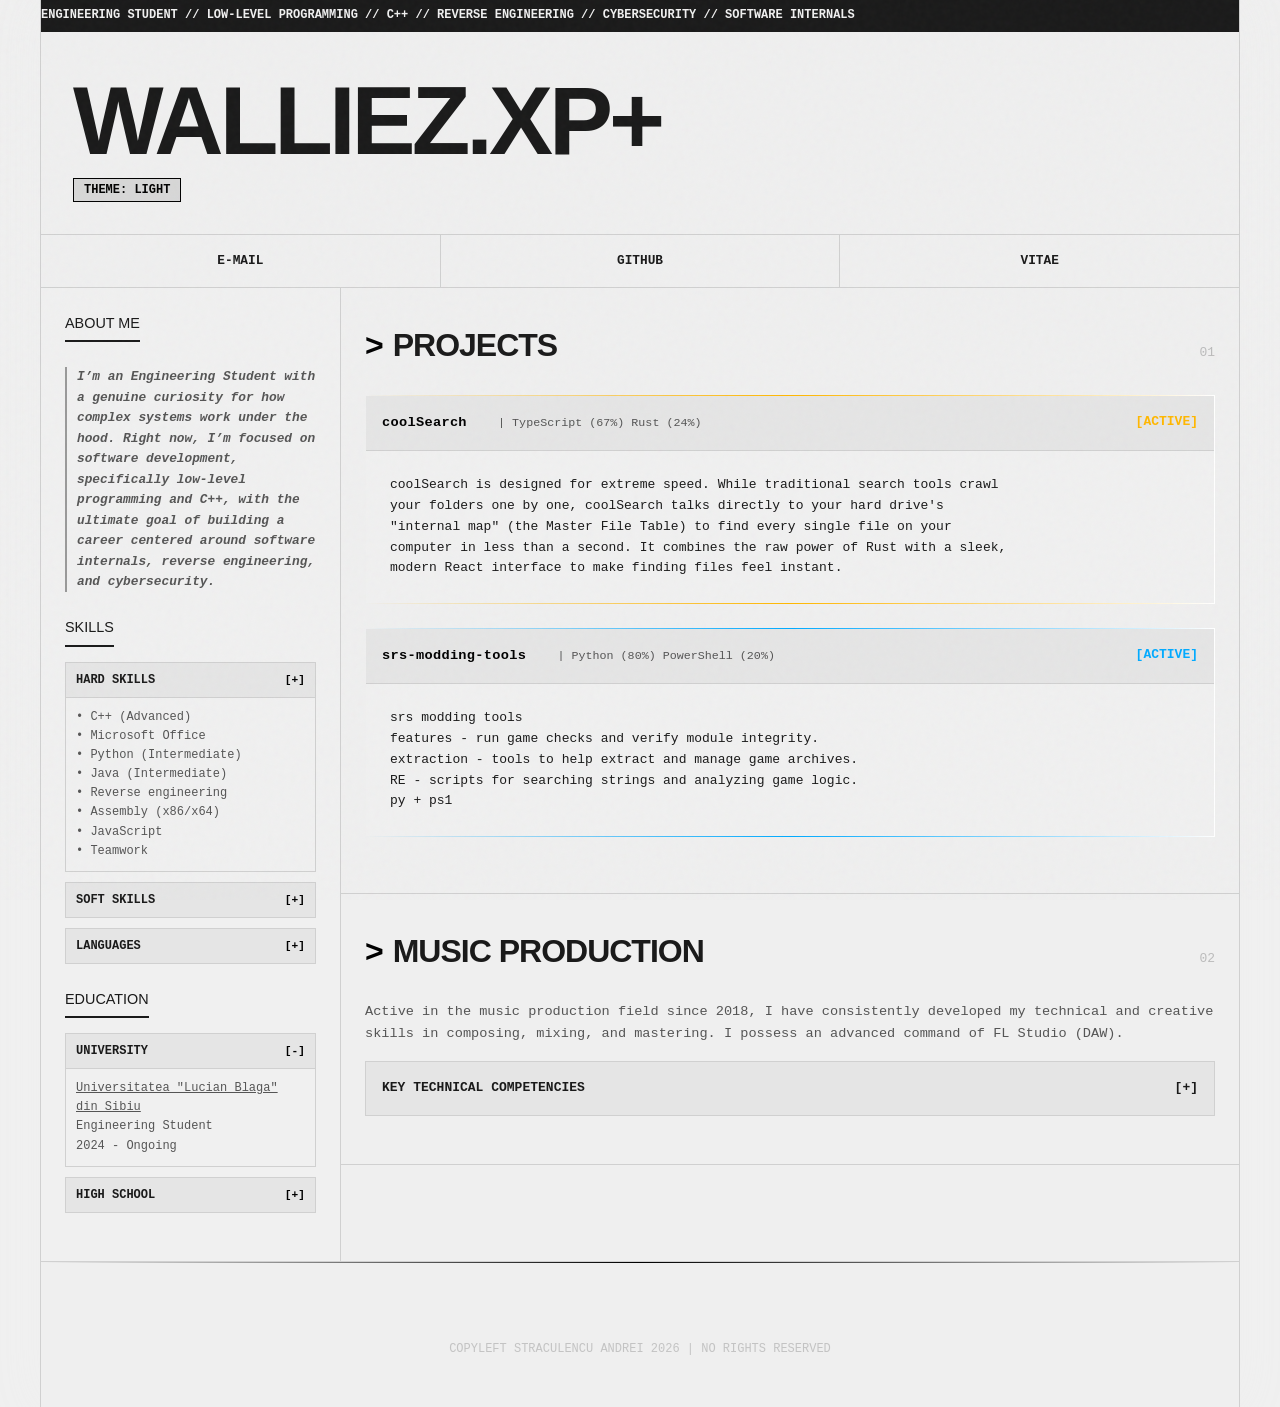
==== commit 0653eef5: "fix: use object/embed for PDF preview instead of iframe" ====
--- a/index.html
+++ b/index.html
@@ -69,7 +69,9 @@
               <span class="crypto-toggle">[+]</span>
             </button>
             <div class="crypto-content active">
-              <p style="font-size: 0.75rem; color: var(--fg-muted);">• C++ (Advanced)<br>• Microsoft Office<br>• Python (Intermediate)<br>• Java (Intermediate)<br>• Reverse engineering<br>• Assembly (x86/x64)<br>• JavaScript<br>• Teamwork</p>
+              <p style="font-size: 0.75rem; color: var(--fg-muted);">• C++ (Advanced)<br>• Microsoft Office<br>• Python
+                (Intermediate)<br>• Java (Intermediate)<br>• Reverse engineering<br>• Assembly (x86/x64)<br>•
+                JavaScript<br>• Teamwork</p>
             </div>
           </div>
           <div class="crypto-item">
@@ -127,7 +129,8 @@
 
           <a href="https://github.com/straculencuandrei/coolSearch" target="_blank" class="project-card cool-search">
             <div class="card-header">
-              <span><span class="project-title">coolSearch</span> &nbsp;&nbsp; <span class="project-lang">| TypeScript (67%) Rust (24%)</span></span>
+              <span><span class="project-title">coolSearch</span> &nbsp;&nbsp; <span class="project-lang">| TypeScript
+                  (67%) Rust (24%)</span></span>
               <span class="project-status">[ACTIVE]</span>
             </div>
             <div class="card-body">
@@ -140,14 +143,18 @@
             </div>
           </a>
 
-          <a href="https://github.com/straculencuandrei/srs-modding-tools" target="_blank" class="project-card srs-modding">
+          <a href="https://github.com/straculencuandrei/srs-modding-tools" target="_blank"
+            class="project-card srs-modding">
             <div class="card-header">
-              <span><span class="project-title">srs-modding-tools</span> &nbsp;&nbsp; <span class="project-lang">| Python (80%) PowerShell (20%)</span></span>
+              <span><span class="project-title">srs-modding-tools</span> &nbsp;&nbsp; <span class="project-lang">|
+                  Python (80%) PowerShell (20%)</span></span>
               <span class="project-status">[ACTIVE]</span>
             </div>
             <div class="card-body">
               <div>
-                <p class="project-desc">srs modding tools<br>features - run game checks and verify module integrity.<br>extraction - tools to help extract and manage game archives.<br>RE - scripts for searching strings and analyzing game logic.<br>py + ps1</p>
+                <p class="project-desc">srs modding tools<br>features - run game checks and verify module
+                  integrity.<br>extraction - tools to help extract and manage game archives.<br>RE - scripts for
+                  searching strings and analyzing game logic.<br>py + ps1</p>
               </div>
             </div>
           </a>
@@ -190,12 +197,19 @@
       <div class="vitae-modal-header">
         <span class="vitae-modal-title">[PDF] CURRICULUM VITAE</span>
         <div class="vitae-modal-actions">
-          <a href="./Straculencu_Andrei_CV%20(talent).pdf" download="Straculencu_Andrei_CV (talent).pdf" class="vitae-download-btn" title="Download CV">↓ DOWNLOAD</a>
+          <a href="./Straculencu_Andrei_CV.pdf" download="Straculencu_Andrei_CV.pdf" class="vitae-download-btn"
+            title="Download CV">↓ DOWNLOAD</a>
           <button id="vitae-close" class="vitae-close-btn" aria-label="Close CV preview">[X] CLOSE</button>
         </div>
       </div>
       <div class="vitae-modal-body">
-        <iframe src="./Straculencu_Andrei_CV%20(talent).pdf" class="vitae-iframe" title="Curriculum Vitae Preview"></iframe>
+        <object data="./Straculencu_Andrei_CV.pdf" type="application/pdf" class="vitae-iframe" aria-label="Curriculum Vitae Preview">
+          <embed src="./Straculencu_Andrei_CV.pdf" type="application/pdf" class="vitae-iframe" />
+          <div class="vitae-pdf-fallback">
+            <p>Your browser cannot preview PDFs inline.</p>
+            <a href="./Straculencu_Andrei_CV.pdf" download="Straculencu_Andrei_CV.pdf" class="vitae-download-btn">↓ DOWNLOAD CV INSTEAD</a>
+          </div>
+        </object>
       </div>
     </div>
   </div>
--- a/style.css
+++ b/style.css
@@ -1939,4 +1939,19 @@
     height: 100%;
     border: none;
     background: #fff;
-}+}
+
+.vitae-pdf-fallback {
+    display: flex;
+    flex-direction: column;
+    align-items: center;
+    justify-content: center;
+    gap: 1rem;
+    height: 100%;
+    min-height: 300px;
+    color: var(--fg-muted);
+    font-size: 0.85rem;
+    text-align: center;
+    padding: 2rem;
+}
+
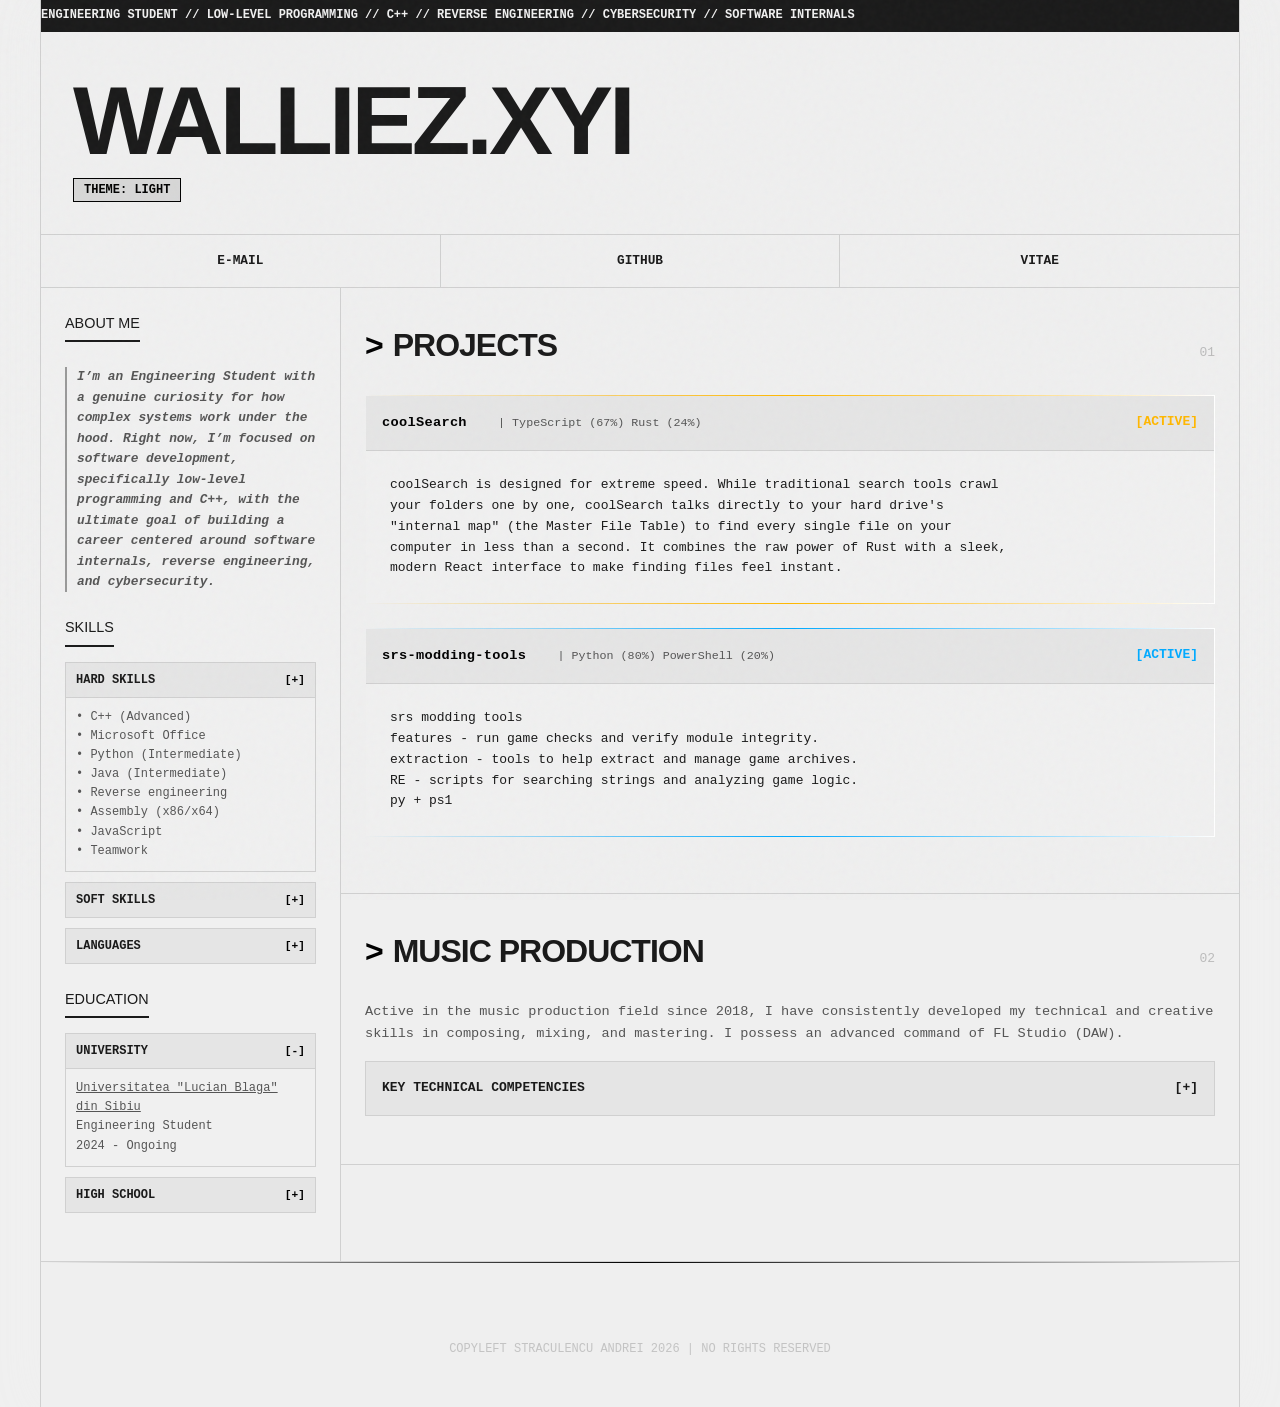
==== commit efd33a18: "fix cv" ====
--- a/index.html
+++ b/index.html
@@ -203,11 +203,13 @@
         </div>
       </div>
       <div class="vitae-modal-body">
-        <object data="./Straculencu_Andrei_CV.pdf" type="application/pdf" class="vitae-iframe" aria-label="Curriculum Vitae Preview">
+        <object data="./Straculencu_Andrei_CV.pdf" type="application/pdf" class="vitae-iframe"
+          aria-label="Curriculum Vitae Preview">
           <embed src="./Straculencu_Andrei_CV.pdf" type="application/pdf" class="vitae-iframe" />
           <div class="vitae-pdf-fallback">
             <p>Your browser cannot preview PDFs inline.</p>
-            <a href="./Straculencu_Andrei_CV.pdf" download="Straculencu_Andrei_CV.pdf" class="vitae-download-btn">↓ DOWNLOAD CV INSTEAD</a>
+            <a href="./Straculencu_Andrei_CV.pdf" download="Straculencu_Andrei_CV.pdf" class="vitae-download-btn">↓
+              DOWNLOAD CV INSTEAD</a>
           </div>
         </object>
       </div>
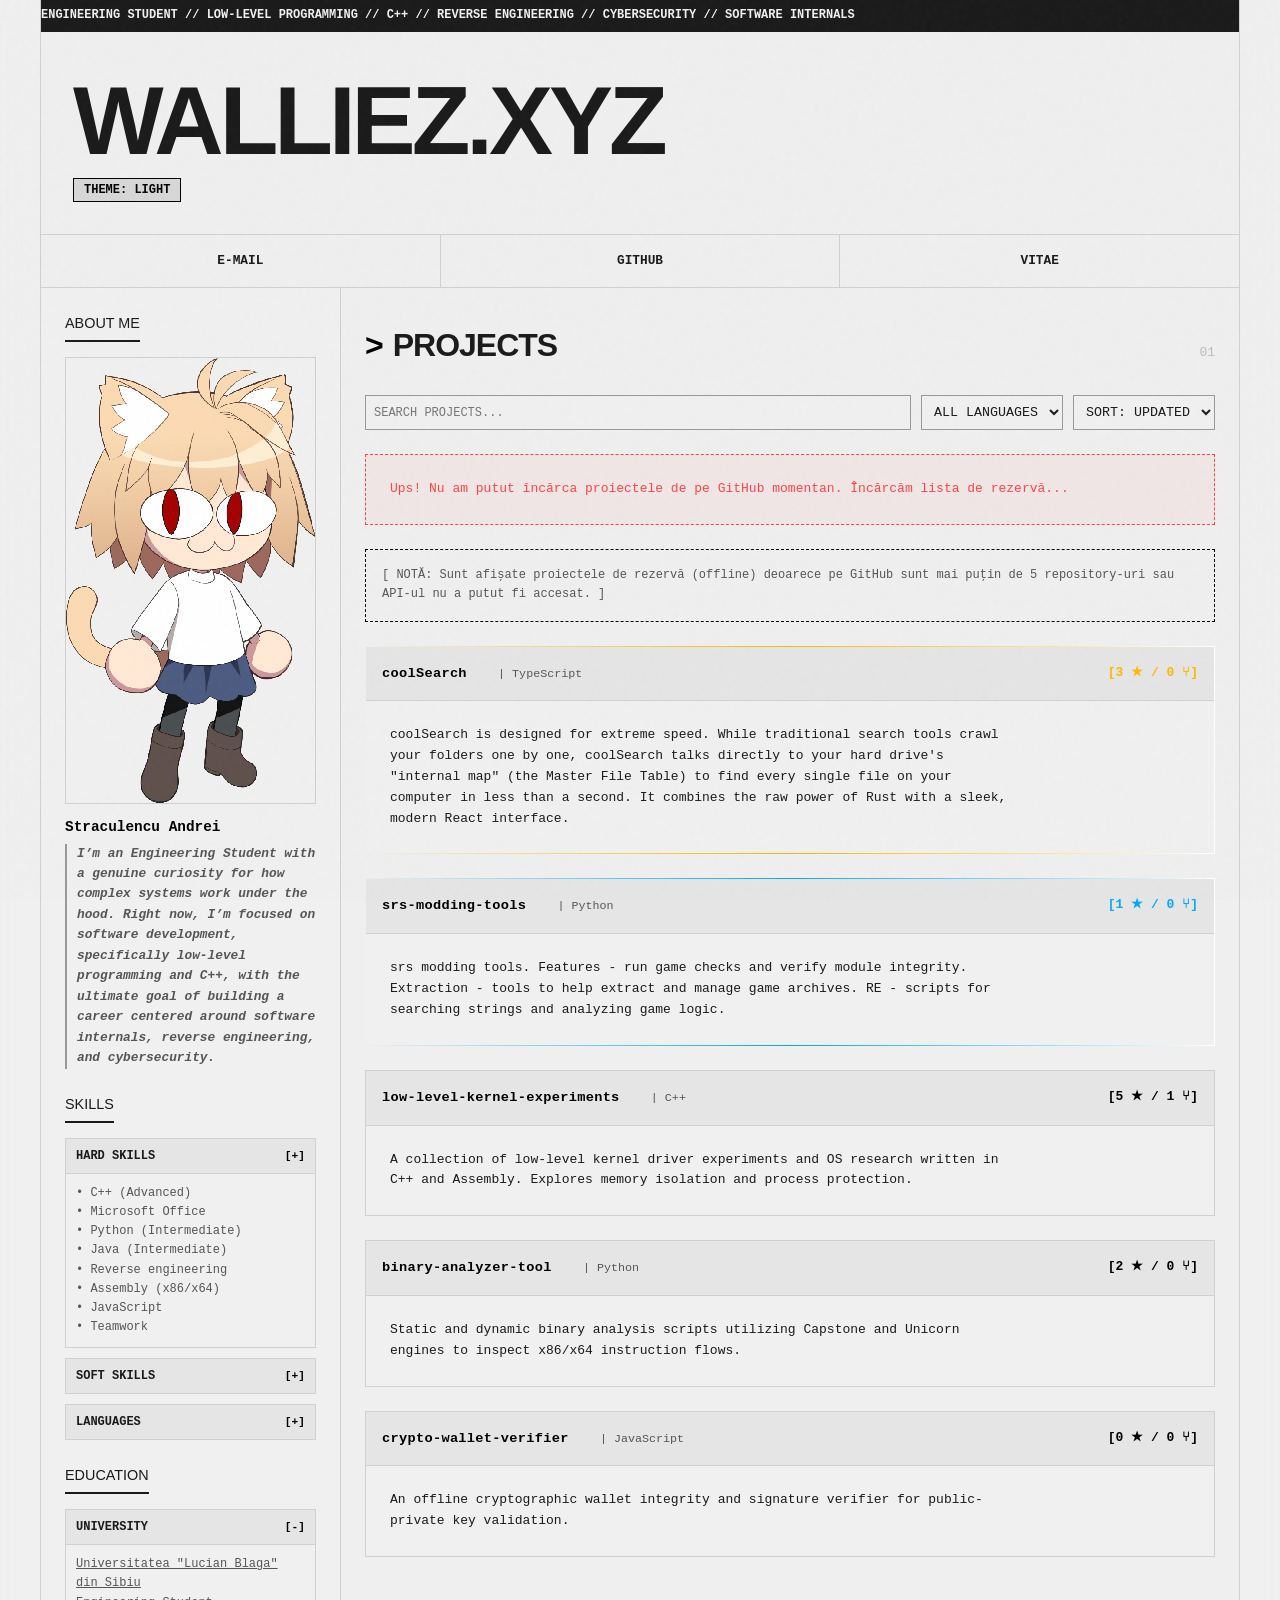
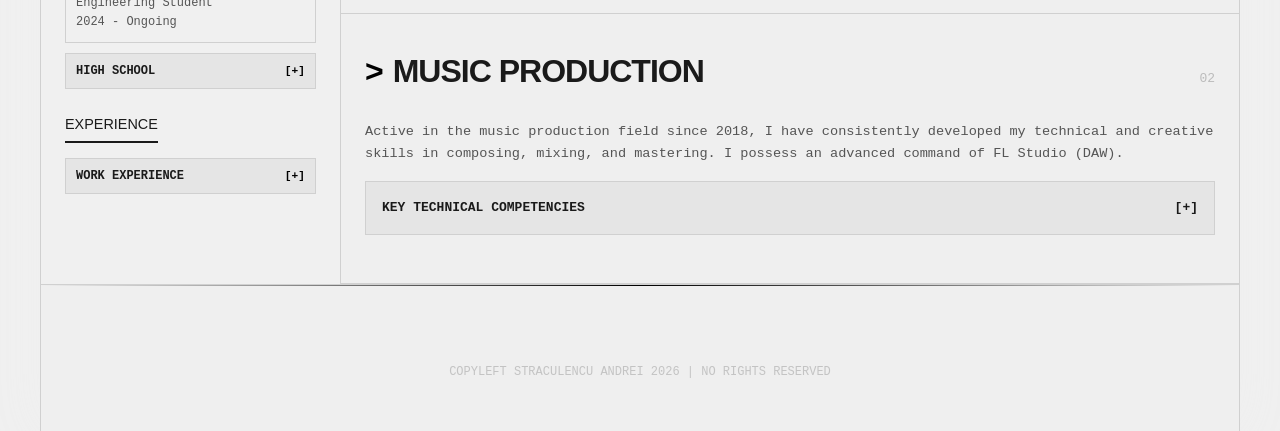
==== commit f7d0652e: "Implementare cerinte proiect: integrare asincrona GitHub API, filtrare/sortare, incarcare mai multe," ====
--- a/index.html
+++ b/index.html
@@ -49,8 +49,10 @@
       <aside class="reveal-on-scroll">
         <div class="widget">
           <span class="widget-title">ABOUT ME</span>
+          <img src="neco_arc.png" alt="Straculencu Andrei" class="profile-pic">
           <div id="link" class="verse-link">
             <strong>
+              <p style="font-size: 0.9rem; color: var(--fg-bright); margin-bottom: 5px;">Straculencu Andrei</p>
               <p class="verse-text">I’m an Engineering Student with a genuine curiosity for how complex systems work
                 under the hood. Right now, I’m focused on software development, specifically low-level programming and
                 C++, with the ultimate goal of building a career centered around software internals, reverse
@@ -118,6 +120,19 @@
             </div>
           </div>
         </div>
+
+        <div class="widget">
+          <span class="widget-title">EXPERIENCE</span>
+          <div class="crypto-item">
+            <button class="crypto-header" type="button">
+              <span>WORK EXPERIENCE</span>
+              <span class="crypto-toggle">[+]</span>
+            </button>
+            <div class="crypto-content">
+              <p style="font-size: 0.75rem; color: var(--fg-muted);">• <b>Freelance Sound Designer & Compositor</b><br>Self-Employed<br>2018 - Present<br><br>• <b>Software Development Intern</b><br>IT Company (Simulated)<br>2023 - 2024</p>
+            </div>
+          </div>
+        </div>
       </aside>
 
       <main>
@@ -127,37 +142,34 @@
             <span class="section-number">01</span>
           </div>
 
-          <a href="https://github.com/straculencuandrei/coolSearch" target="_blank" class="project-card cool-search">
-            <div class="card-header">
-              <span><span class="project-title">coolSearch</span> &nbsp;&nbsp; <span class="project-lang">| TypeScript
-                  (67%) Rust (24%)</span></span>
-              <span class="project-status">[ACTIVE]</span>
-            </div>
-            <div class="card-body">
-              <div>
-                <p class="project-desc">coolSearch is designed for extreme speed. While traditional search tools crawl
-                  your folders one by one, coolSearch talks directly to your hard drive's "internal map" (the Master
-                  File Table) to find every single file on your computer in less than a second. It combines the raw
-                  power of Rust with a sleek, modern React interface to make finding files feel instant.</p>
-              </div>
-            </div>
-          </a>
-
-          <a href="https://github.com/straculencuandrei/srs-modding-tools" target="_blank"
-            class="project-card srs-modding">
-            <div class="card-header">
-              <span><span class="project-title">srs-modding-tools</span> &nbsp;&nbsp; <span class="project-lang">|
-                  Python (80%) PowerShell (20%)</span></span>
-              <span class="project-status">[ACTIVE]</span>
-            </div>
-            <div class="card-body">
-              <div>
-                <p class="project-desc">srs modding tools<br>features - run game checks and verify module
-                  integrity.<br>extraction - tools to help extract and manage game archives.<br>RE - scripts for
-                  searching strings and analyzing game logic.<br>py + ps1</p>
-              </div>
-            </div>
-          </a>
+          <div class="projects-controls" style="display: flex; gap: 10px; margin-bottom: 1.5rem; flex-wrap: wrap;">
+            <input type="text" id="project-search" placeholder="SEARCH PROJECTS..." style="flex: 1; min-width: 150px; background: var(--bg); border: 1px solid var(--border-mid); color: var(--fg); padding: 8px; font-family: var(--font-mono); font-size: 0.75rem;">
+            <select id="project-lang-filter" style="width: auto; min-width: 120px;">
+              <option value="">ALL LANGUAGES</option>
+            </select>
+            <select id="project-sort" style="width: auto; min-width: 120px;">
+              <option value="updated">SORT: UPDATED</option>
+              <option value="stars">SORT: STARS</option>
+            </select>
+          </div>
+
+          <div id="projects-loading" class="loading-blink" style="text-align: center; padding: 2rem; color: var(--fg-dim); font-family: var(--font-mono);">
+            [ LOADING PROJECTS FROM GITHUB API... ]
+          </div>
+
+          <div id="projects-error" style="display: none; border: 1px dashed #ff4444; padding: 1.5rem; background: rgba(255, 68, 68, 0.05); color: #ff4444; margin-bottom: 1.5rem; font-family: var(--font-mono);">
+            Ups! Nu am putut încărca proiectele de pe GitHub momentan. Încărcăm lista de rezervă...
+          </div>
+
+          <div id="projects-fallback-msg" style="display: none; border: 1px dashed var(--accent); padding: 1rem; color: var(--fg-muted); margin-bottom: 1.5rem; font-family: var(--font-mono); font-size: 0.75rem;">
+            [ NOTĂ: Sunt afișate proiectele de rezervă (offline) deoarece pe GitHub sunt mai puțin de 5 repository-uri sau API-ul nu a putut fi accesat. ]
+          </div>
+
+          <div id="projects-container"></div>
+
+          <div id="projects-pagination-container" style="text-align: center; margin-top: 1.5rem; display: none;">
+            <button id="load-more-btn" class="theme-toggle-btn" type="button">LOAD MORE PROJECTS</button>
+          </div>
         </section>
 
         <section id="music" class="section-block reveal-on-scroll">
--- a/style.css
+++ b/style.css
@@ -368,6 +368,16 @@
     margin-bottom: 1.5rem;
 }
 
+.profile-pic {
+    width: 100%;
+    max-width: 100%;
+    height: auto;
+    border: 1px solid var(--border);
+    margin-bottom: 12px;
+    image-rendering: pixelated;
+    display: block;
+}
+
 .widget-title {
     font-family: var(--font-sans);
     font-size: 0.9rem;
